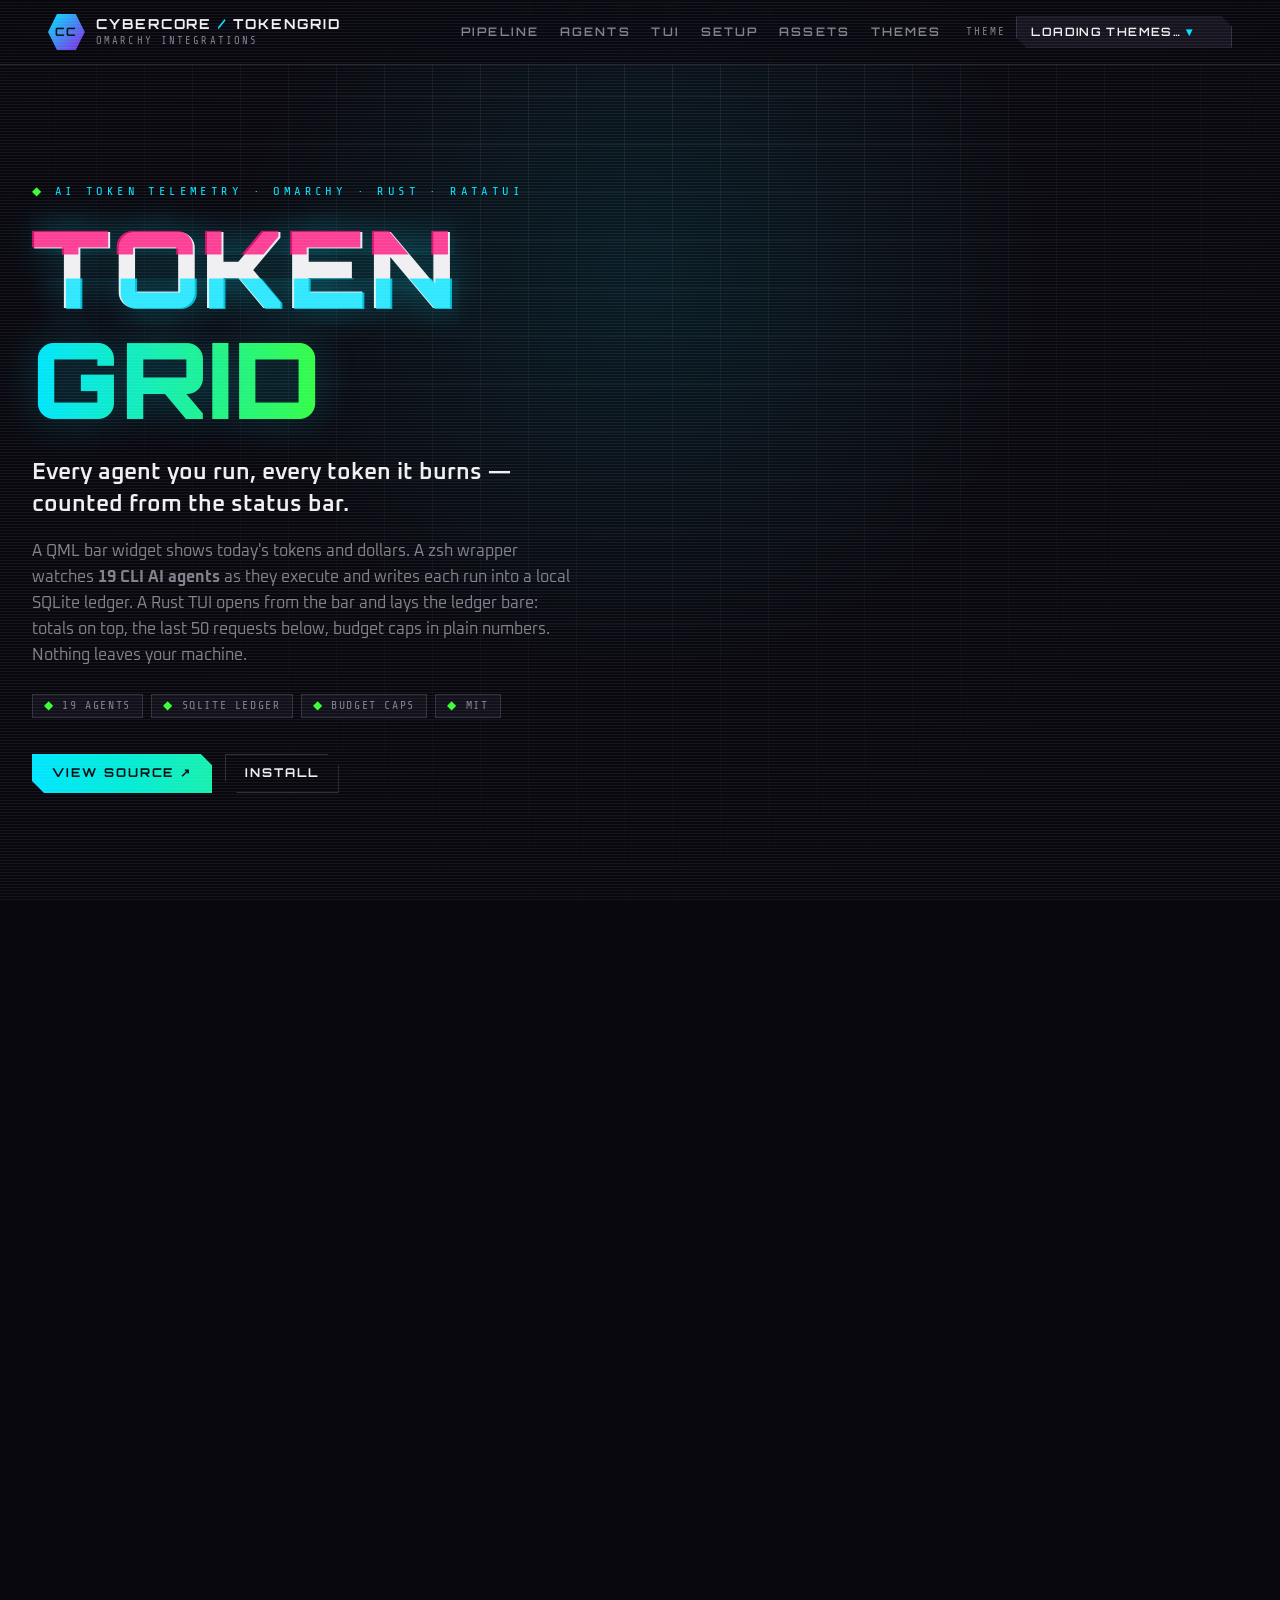
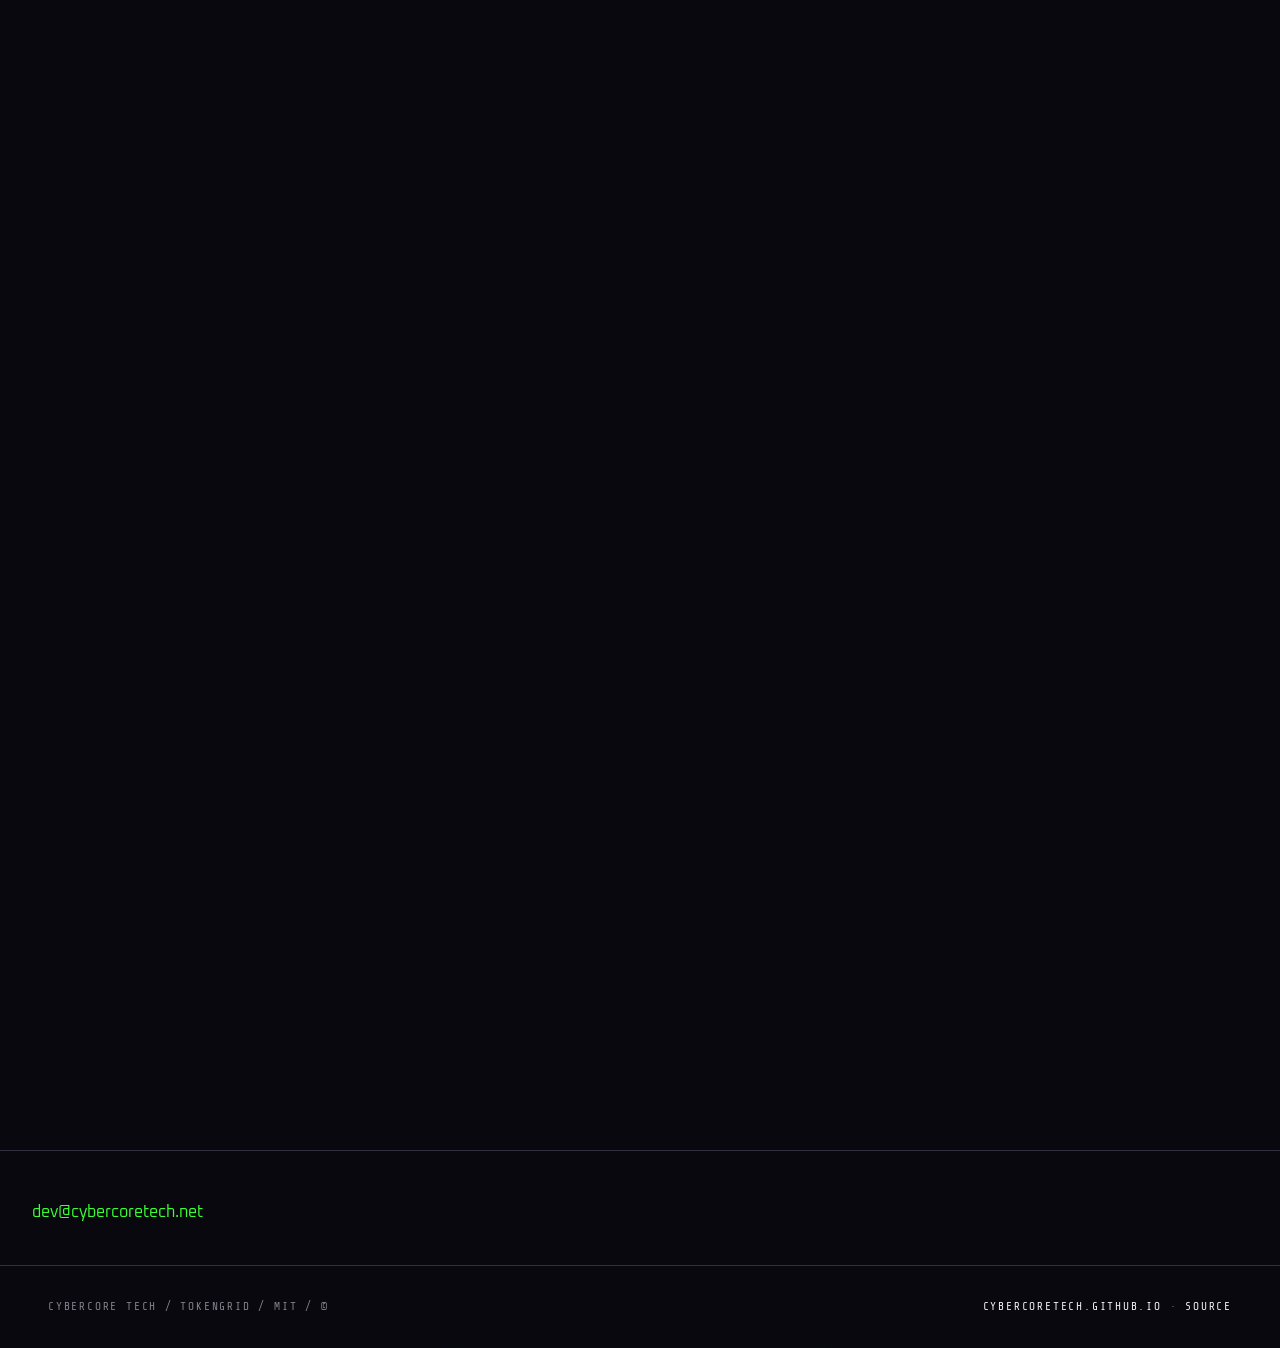
==== docs/index.html @ e0eba2b8 "docs: add GitHub Pages site — theme chooser (312 themes), effects kit, asset pack - docs/index.html:" ====
<!doctype html>
<html lang="en" data-theme="tokengrid-vault-pulse">
<head>
  <meta charset="utf-8">
  <meta name="viewport" content="width=device-width,initial-scale=1">
  <title>TokenGrid — AI token telemetry for your Omarchy bar</title>
  <meta name="description" content="TokenGrid: an Omarchy bar widget and Rust TUI that tracks tokens, cost, and budget caps across 19 CLI AI agents — one SQLite ledger, live from the status bar.">
  <meta name="theme-color" content="#09080f">
  <meta property="og:title" content="TokenGrid — AI token telemetry for Omarchy">
  <meta property="og:description" content="19 CLI AI agents, one SQLite ledger: live token counts, cost, and budget caps from the Omarchy status bar.">
  <meta property="og:image" content="https://cybercoretech.github.io/tokengrid/assets/img/social-card.png">
  <meta property="og:url" content="https://cybercoretech.github.io/tokengrid/">
  <meta name="twitter:card" content="summary_large_image">
  <link rel="icon" type="image/svg+xml" href="assets/img/favicon.svg">
  <link rel="stylesheet" href="styles.css">
  <link rel="stylesheet" href="https://cybercoretech.github.io/kit/v1/effects.css">
  <style>
    .rules { display: grid; grid-template-columns: repeat(2, minmax(0, 1fr)); gap: 1.1rem; }
    .hero-art { position: absolute; inset: auto 0 0 0; height: 100%; pointer-events: none; opacity: .35; z-index: -1; }
    @media (max-width: 960px) { .rules { grid-template-columns: 1fr; } }
  </style>
  <script>
    window.SITE = {
      dataRoot: 'https://cybercoretech.github.io/data',
      defaultTheme: 'tokengrid-vault-pulse',
      web: {
        motion: 'full',
        effects: {
          scanline: { intensity: 0.12 },
          'grid-glow': { opacity: 0.22 },
          'telemetry-pulse': {}
        }
      },
      /* Signature mashups: surfaces (bg/text/panel/line/muted) from `base`,
         neons from `accent`. 12 TokenGrid mixes + 300 registry themes = 312. */
      mashups: [
        { id: 'tokengrid-vault-pulse', label: 'VAULT PULSE', base: 'cyberdyne-system', accent: 'cyberpunk-neon' },
        { id: 'tokengrid-grid-runner', label: 'GRID RUNNER', base: 'kanagawa', accent: 'neosynth-pulse' },
        { id: 'tokengrid-cap-redline', label: 'CAP REDLINE', base: 'dystopian-ash', accent: 'cyberdyne-judgment' },
        { id: 'tokengrid-cyan-ledger', label: 'CYAN LEDGER', base: 'cyberdark-cyan-signal', accent: 'synthwave-outrun' },
        { id: 'tokengrid-mint-margin', label: 'MINT MARGIN', base: 'gruvbox-dark', accent: 'cybercore-tech-command-green' },
        { id: 'tokengrid-shibuya-meter', label: 'SHIBUYA METER', base: 'tokyo-night', accent: 'tokyo-neon' },
        { id: 'tokengrid-forge-cost', label: 'FORGE COST', base: 'dystopian-neon-rot', accent: 'cybercore-tech-neon-forge' },
        { id: 'tokengrid-violet-tape', label: 'VIOLET TAPE', base: 'cyberdark-ultraviolet', accent: 'neosynth-plasma' },
        { id: 'tokengrid-chrome-books', label: 'CHROME BOOKS', base: 'cyborg-chrome-heart', accent: 'cybercore-tech-hex-vector' },
        { id: 'tokengrid-agent-row', label: 'AGENT ROW', base: 'night-ops-lattice', accent: 'plasma-core-flux' },
        { id: 'tokengrid-ghost-meter', label: 'GHOST METER', base: 'terminal-ghost-ghost', accent: 'cybercore-tech-signal-core' },
        { id: 'tokengrid-tokenwave', label: 'TOKENWAVE', base: 'synthwave-miami', accent: 'cyberpunk-overdrive' }
      ]
    };
  </script>
</head>
<body>
  <header class="site-header">
    <a class="brand" href="https://cybercoretech.github.io/" data-brand-phase="0" aria-label="Cybercore Tech home"><span class="brand-emblem">CC</span><span class="brand-name">CYBERCORE <b>/</b> TOKENGRID<small>OMARCHY INTEGRATIONS</small></span></a>
    <nav class="main-nav" aria-label="Primary"><a href="#pipeline">PIPELINE</a><a href="#agents">AGENTS</a><a href="#tui">TUI</a><a href="#setup">SETUP</a><a href="#assets">ASSETS</a><a href="#themes">THEMES</a></nav>
    <div class="theme-picker"><span class="theme-label">THEME</span><button id="themeButton" class="theme-button" type="button" aria-haspopup="listbox" aria-expanded="false" aria-controls="themeMenu">LOADING THEMES…</button><div id="themeMenu" class="theme-menu" role="listbox" aria-label="Theme" hidden></div></div>
  </header>

  <main>
    <section class="wrap hero">
      <div>
        <p class="eyebrow">AI token telemetry · Omarchy · Rust · ratatui</p>
        <h1><span class="glitch" data-text="TOKEN">TOKEN</span><br><em>GRID</em></h1>
        <p class="tagline">Every agent you run, every token it burns — counted from the status bar.</p>
        <p class="lede">A QML bar widget shows today's tokens and dollars. A zsh wrapper watches <b>19 CLI AI agents</b> as they execute and writes each run into a local SQLite ledger. A Rust TUI opens from the bar and lays the ledger bare: totals on top, the last 50 requests below, budget caps in plain numbers. Nothing leaves your machine.</p>
        <div class="chips"><span class="chip"><b>◆</b> 19 AGENTS</span><span class="chip"><b>◆</b> SQLITE LEDGER</span><span class="chip"><b>◆</b> BUDGET CAPS</span><span class="chip"><b>◆</b> MIT</span></div>
        <div class="cta"><a class="btn" href="https://github.com/cybercoretech/tokengrid">VIEW SOURCE ↗</a><a class="btn ghost" href="#setup">INSTALL</a></div>
      </div>
      <div class="wall reveal" aria-hidden="true" data-cc-effect="scanline">
        <div class="wall-head"><span>tokengrid — today</span><b id="attn">$1.2841 of $10 caps</b></div>
        <div class="tiles">
          <div class="tile">claude<small>182.4k tok</small><span class="meter"><i style="--fill:61%"></i></span></div>
          <div class="tile">codex<small>96.1k tok</small><span class="meter"><i style="--fill:32%"></i></span></div>
          <div class="tile">gemini<small>74.5k tok</small><span class="meter"><i style="--fill:25%"></i></span></div>
          <div class="tile">copilot<small>41.2k tok</small><span class="meter"><i style="--fill:14%"></i></span></div>
          <div class="tile warn">kimi<small>OVER CAP</small><span class="meter"><i style="--fill:96%"></i></span></div>
          <div class="tile">opencode<small>33.8k tok</small><span class="meter"><i style="--fill:11%"></i></span></div>
          <div class="tile">grok<small>12.9k tok</small><span class="meter"><i style="--fill:5%"></i></span></div>
          <div class="tile">qwen<small>9.4k tok</small><span class="meter"><i style="--fill:3%"></i></span></div>
          <div class="tile">crush<small>7.1k tok</small><span class="meter"><i style="--fill:2%"></i></span></div>
        </div>
        <div class="wall-foot"><span>⚡ 412,650 tok today</span><span>ledger <b>tokengrid.db</b></span></div>
      </div>
    </section>

    <section class="wrap section" id="pipeline">
      <div class="section-head reveal"><div><p class="eyebrow">01 / Pipeline</p><h2>One run,<br><em>one record.</em></h2></div><p>No proxy, no cloud, no API key. Your alias runs the agent, the wrapper times it, the daemon writes the row, and both surfaces read the same file. Five hops, all local.</p></div>
      <div class="pipeline reveal">
        <div class="step"><h3>ALIAS</h3><p><code>config/tokengrid_aliases.zsh</code> wraps all 19 agent commands in your shell.</p></div>
        <div class="step"><h3>WRAPPER</h3><p><code>bin/agent_wrapper.sh</code> executes the agent and measures wall-clock duration.</p></div>
        <div class="step"><h3>DAEMON</h3><p><code>bin/tokengrid_daemon.py</code> logs agent, model, tokens and cost.</p></div>
        <div class="step"><h3>LEDGER</h3><p><code>data/tokengrid.db</code> — SQLite <code>token_usage</code> + <code>agents</code> tables.</p></div>
        <div class="step"><h3>SURFACE</h3><p>Bar payload and Rust TUI render the same rows, instantly.</p></div>
      </div>
      <div class="stats reveal">
        <div class="stat"><b>19</b><span>AGENT WRAPPERS</span></div>
        <div class="stat"><b>2</b><span>SQLITE TABLES</span></div>
        <div class="stat"><b>$10</b><span>DEFAULT CAP / AGENT</span></div>
        <div class="stat"><b>0</b><span>BYTES LEAVE THE HOST</span></div>
      </div>
    </section>

    <section class="wrap section" id="agents">
      <div class="section-head reveal"><div><p class="eyebrow">02 / Coverage</p><h2>Nineteen agents,<br><em>one ledger.</em></h2></div><p>The roster is pre-seeded the first time the daemon runs — each agent gets a row with a default model and a budget cap you can edit. Add the source line to <code>~/.zshrc</code> and every command below starts reporting.</p></div>
      <div class="roster reveal">
        <span class="agent-chip">gemini</span><span class="agent-chip">claude</span><span class="agent-chip">crush</span><span class="agent-chip">cursor-agent</span><span class="agent-chip">codex</span><span class="agent-chip">copilot</span><span class="agent-chip">oh-my-pi</span><span class="agent-chip">pi</span><span class="agent-chip">opencode</span><span class="agent-chip">grok</span><span class="agent-chip">ori</span><span class="agent-chip">kimi</span><span class="agent-chip">muse</span><span class="agent-chip">antigravity-cli</span><span class="agent-chip">qwen</span><span class="agent-chip">devin</span><span class="agent-chip">hermes</span><span class="agent-chip">hermes-agent</span><span class="agent-chip">kilocode</span>
      </div>
      <div class="grid g3" style="margin-top:1.6rem">
        <div class="card c-acid reveal"><span class="num">◆ PRE-SEEDED</span><h3>THE ROSTER</h3><p><code>INITIAL_AGENTS</code> inserts every wrapper on first run with <code>INSERT OR IGNORE</code> — rerun it as often as you like, nothing duplicates.</p></div>
        <div class="card c-pink reveal"><span class="num">◆ PER AGENT</span><h3>BUDGET CAPS</h3><p>Every agent carries <code>budget_limit REAL DEFAULT 10.0</code>. Push a cap, and the tile turns red on the bar long before your card does.</p></div>
        <div class="card c-cyan reveal"><span class="num">◆ SIDE CHANNEL</span><h3>SYSTEM METRICS</h3><p><code>metrics-collector.py</code> samples CPU, memory, disk and network via psutil into daily, weekly and monthly JSON aggregates.</p></div>
      </div>
    </section>

    <section class="wrap section" id="tui">
      <div class="section-head reveal"><div><p class="eyebrow">03 / The TUI</p><h2>Totals first,<br><em>rows after.</em></h2></div><p>Click the bar icon and Ghostty opens the compiled binary in a precision-floated window. The summary block answers the only question that matters — tokens and dollars today — then the last 50 requests, newest first.</p></div>
      <div class="rules">
        <ul class="list reveal"><li><b>Summary overview</b> — total tokens, total cost, active agents, one line.</li><li><b>Last 50 rows</b> — timestamp, agent, model, tokens, cost, straight from SQLite.</li><li><b>24-hour history</b> — the table block is titled for the day, not an all-time fog.</li><li><b>Draw and exit</b> — renders once, holds eight seconds, closes clean. No orphaned process.</li></ul>
        <div class="console reveal">
          <div class="console-head"><span>● ● ● &nbsp; tokengrid-tui</span><strong>BAR FEED</strong></div>
          <pre class="term" data-type><span><span class="t-prompt">❯</span> tokengrid_daemon.py</span><span class="t-ok">⚡ 412650 tok | $1.2841</span><span> </span><span><span class="t-prompt">❯</span> tokengrid-tui   <span class="t-dim"># what the bar icon opens</span></span><span class="t-dim">┌ TokenGrid Telemetry Hub - Detailed Metrics ┐</span><span class="t-dim">│ TOTALS -&gt; Tokens: 412650 | Cost: $1.2841  │</span><span class="t-prompt">│ TIMESTAMP  AGENT   MODEL   TOKENS   COST   │</span><span class="t-dim">└ Agent Usage History (Last 24 Hours) ┘</span></pre>
        </div>
      </div>
      <div class="grid g4" style="margin-top:1.4rem">
        <div class="card c-acid reveal"><span class="num">01</span><h3>SUMMARY LINE</h3><p>Tokens and cost for today, computed on read.</p></div>
        <div class="card c-cyan reveal"><span class="num">02</span><h3>LAST 50 ROWS</h3><p>Newest requests first, five columns wide.</p></div>
        <div class="card c-pink reveal"><span class="num">03</span><h3>24H HISTORY</h3><p>The day's full agent usage block.</p></div>
        <div class="card c-orange reveal"><span class="num">04</span><h3>CLEAN EXIT</h3><p>Eight seconds on screen, then gone.</p></div>
      </div>
    </section>

    <section class="wrap section" id="setup">
      <div class="section-head reveal"><div><p class="eyebrow">04 / Setup</p><h2>Post<br><em>the grid.</em></h2></div><p>Clone into the Omarchy plugins directory, build the TUI once, add the window rule, and rescan the shell. The bar widget brings its own Ghostty profile so the window title always matches.</p></div>
      <div class="grid g2">
        <div class="reveal"><span class="label">INSTALL + BUILD</span>
<pre class="code" data-copy><code>git clone https://github.com/cybercoretech/tokengrid.git \
  ~/.config/omarchy/plugins/io.github.cybercoretech.tokengrid
cd ~/.config/omarchy/plugins/io.github.cybercoretech.tokengrid

./bin/build_tui.sh          <span class="c"># cargo build --release -&gt; bin/tokengrid-tui</span>

<span class="c"># register the bar widget + window rule</span>
omarchy-shell shell rescanPlugins
omarchy restart shell
hyprctl reload</code></pre>
          <span class="label" style="margin-top:1.4rem">SHELL WRAPPERS</span>
<pre class="code" data-copy><code><span class="c"># ~/.zshrc — starts counting every agent you run</span>
source ~/.config/omarchy/plugins/io.github.\
cybercoretech.tokengrid/config/tokengrid_aliases.zsh</code></pre></div>
        <div class="reveal"><span class="label">~/.config/hypr/looknfeel.lua</span>
<pre class="code" data-copy><code><span class="c">-- TokenGrid TUI Monitor Floating Rule</span>
hl.window_rule({
    match = { title = <span class="s">"TokenGrid"</span> },
    float = <span class="n">true</span>,
    size = <span class="s">"1100 650"</span>,
    center = <span class="n">true</span>
})</code></pre>
          <span class="label" style="margin-top:1.4rem">config/tokengrid.ghostty</span>
<pre class="code" data-copy><code>gtk-single-instance = <span class="n">false</span>   <span class="c"># isolated process…</span>
title = TokenGrid              <span class="c"># …unique window title</span></code></pre>
          <ul class="list" style="margin-top:1.2rem"><li><b>Bar icon 󰓡</b> sits in the right section; left-click runs <code>helpers/launch-tokengrid.sh</code>.</li></ul></div>
      </div>
    </section>

    <section class="wrap section" id="assets">
      <div class="section-head reveal"><div><p class="eyebrow">05 / Asset pack</p><h2>Take<br><em>the pack.</em></h2></div><p>Everything on this page was drawn for TokenGrid and ships in <code>docs/assets/</code> — SVG sources, PNG renders, icon set, hero card, feature cards. Pull them for docs, bar mocks, or your own dashboards.</p></div>
      <div class="asset-grid">
        <div class="asset-card reveal"><div class="asset-preview"><div class="icon-row"><img src="assets/png/icon-grid.png" alt=""><img src="assets/png/icon-token.png" alt=""><img src="assets/png/icon-budget.png" alt=""><img src="assets/png/icon-agent.png" alt=""></div></div><div class="asset-body"><h3>ICON SET</h3><p>Sixteen themed glyphs — grid, token, budget, agent, bar, terminal, ledger, window rules and more. <code>currentColor</code> in SVG, transparent PNG at 512px.</p><div class="asset-meta"><span>16 SVG</span><span>16 PNG</span><span>currentCOLOR</span></div><div class="asset-links"><a href="assets/icons/">ICONS/ ↗</a><a href="assets/png/">PNG/ ↗</a></div></div></div>
        <div class="asset-card reveal"><div class="asset-preview"><img src="assets/png/logo-mark.png" alt="TokenGrid logo mark" style="max-height:6rem"></div><div class="asset-body"><h3>LOGO &amp; MARK</h3><p>The hex token-grid emblem and stacked wordmark — SVG source with 512px PNG renders for READMEs and panel mocks.</p><div class="asset-meta"><span>3 SVG</span><span>3 PNG</span><span>512px</span></div><div class="asset-links"><a href="assets/svg/">SVG/ ↗</a><a href="assets/png/logo-mark.png">PNG ↗</a></div></div></div>
        <div class="asset-card reveal"><div class="asset-preview"><img src="assets/cards/tokengrid-hero-card.png" alt="TokenGrid hero card" style="max-height:6.4rem"></div><div class="asset-body"><h3>HERO CARD</h3><p>The 1200×630 hero card: wordmark, tagline, ledger preview and spec chips — same composition as the top of this page.</p><div class="asset-meta"><span>1 SVG</span><span>1 PNG</span><span>1200×630</span></div><div class="asset-links"><a href="assets/cards/tokengrid-hero-card.svg">SVG ↗</a><a href="assets/cards/tokengrid-hero-card.png">PNG ↗</a></div></div></div>
        <div class="asset-card reveal"><div class="asset-preview"><div class="icon-row"><img src="assets/cards/card-telemetry.png" alt="" style="max-height:4.4rem"><img src="assets/cards/card-budget.png" alt="" style="max-height:4.4rem"></div></div><div class="asset-body"><h3>FEATURE CARDS</h3><p>Four card graphics matching the sections on this page: telemetry pipeline, budget caps, agent roster, bar widget.</p><div class="asset-meta"><span>4 SVG</span><span>4 PNG</span><span>800×500</span></div><div class="asset-links"><a href="assets/cards/">CARDS/ ↗</a></div></div></div>
        <div class="asset-card reveal"><div class="asset-preview"><img src="assets/img/social-card.png" alt="TokenGrid social card" style="max-height:5.2rem"></div><div class="asset-body"><h3>SOCIAL / OG CARD</h3><p>The Open Graph image this page ships to Slack, Discord and X — 1200×630 PNG with its SVG source beside it.</p><div class="asset-meta"><span>1 SVG</span><span>1 PNG</span><span>1200×630</span></div><div class="asset-links"><a href="assets/img/social-card.svg">SVG ↗</a><a href="assets/img/social-card.png">PNG ↗</a></div></div></div>
        <div class="asset-card reveal"><div class="asset-preview"><div class="icon-row"><img src="assets/png/favicon-512.png" alt="" style="max-height:4.4rem"><img src="assets/png/icon-bar.png" alt="" style="max-height:4.4rem"><img src="assets/png/icon-ledger.png" alt="" style="max-height:4.4rem"></div></div><div class="asset-body"><h3>FAVICON + MANIFEST</h3><p>Favicon sources at every size plus <code>pack.json</code> — the manifest lists every file, type and purpose in the pack.</p><div class="asset-meta"><span>PACK.JSON</span><span>SVG + PNG</span><span>MIT</span></div><div class="asset-links"><a href="assets/pack.json">MANIFEST ↗</a><a href="assets/img/favicon.svg">SVG ↗</a></div></div></div>
      </div>
      <div class="pack-note reveal"><span>◆ ALL ART IS ORIGINAL TO THIS PAGE · NO STOCK, NO UPSTREAM BRANDS</span><span>assets/pack.json · <b id="packCount">…</b> FILES</span></div>
    </section>

    <section class="wrap section" id="themes">
      <div class="section-head reveal"><div><p class="eyebrow">06 / Theme matrix</p><h2>Light<br><em>the grid.</em></h2></div><p>Every Cybercore palette from the shared schema, grouped by family — plus TokenGrid's own <b>12 signature mashups</b>. Your pick follows you across Cybercore sites.</p></div>
      <div class="theme-strip reveal"><div><span class="label">NOW RUNNING · <span id="themeCount">…</span></span><div class="now" data-active-theme>…</div><div class="recipe" id="themeRecipe"></div></div><div></div><div id="swatches"></div></div>
    </section>

    <section class="wrap section" style="padding-top:0">
      <div class="card c-cyan related reveal"><div><span class="num">◆ SISTER WIDGET</span><h3>CYBERWATCH — YOUR SERVICES</h3><p>The same shape for systemd: a bar count of units that need you, and a TUI to start, stop, restart and tail them.</p></div><a class="btn" href="https://cybercoretech.github.io/cyberwatch/">CYBERWATCH ↗</a></div>
    </section>
  </main>

  <section class="contact-band" aria-label="Contact Cybercore Tech">
    <div class="wrap"><cybercore-contact repo="tokengrid"><a href="mailto:dev@cybercoretech.net">dev@cybercoretech.net</a></cybercore-contact></div>
  </section>

  <footer><span>CYBERCORE TECH / TOKENGRID / MIT / © <span id="year"></span></span><span><a href="https://cybercoretech.github.io/">CYBERCORETECH.GITHUB.IO</a> · <a href="https://github.com/cybercoretech/tokengrid">SOURCE</a></span></footer>

  <script>
    // Ledger ticker: cosmetic, mimics a live write to the bar summary.
    (() => { const a = document.getElementById('attn'); if (!a || matchMedia('(prefers-reduced-motion: reduce)').matches) return;
      let t = 0; const views = ['$1.2841 of $10 caps', '412,650 tok today', 'kimi over cap', '19 agents reporting'];
      setInterval(() => { t = (t + 1) % views.length; a.textContent = views[t]; a.style.color = t === 2 ? 'var(--a3)' : 'var(--a2)'; }, 2200); })();
    // Asset pack count from the manifest.
    fetch('assets/pack.json').then(r => r.json()).then(p => { const el = document.getElementById('packCount'); if (el) el.textContent = (p.files || p.assets || []).length; }).catch(() => {});
  </script>
  <script src="https://cybercoretech.github.io/kit/v1/cybercore.js"></script>
  <script type="module" src="https://cybercoretech.github.io/kit/contact.js"></script>
</body>
</html>
---- docs/styles.css ----
/* TokenGrid project-site kit — shared Cybercore styles + TokenGrid components.
   Palette vars are set live by kit/v1/cybercore.js from the org theme registry;
   these are master-mix fallbacks. */
@import url('https://fonts.googleapis.com/css2?family=Orbitron:wght@500;700;900&family=Oxanium:wght@300;400;600;700&family=Share+Tech+Mono&display=swap');

:root {
  --bg: #09080f; --white: #f0f0f2; --acid: #39ff33; --pink: #ff147f; --purple: #8a22e2;
  --cyan: #00e5ff; --orange: #ff9000; --red: #f1142d; --panel: #16151f; --line: #32303e; --muted: #807f8b;
  --sans: Oxanium, system-ui, sans-serif; --display: Orbitron, Oxanium, sans-serif; --mono: 'Share Tech Mono', ui-monospace, monospace;
  --x: 50vw; --y: 30vh;
  --a1: var(--cyan); --a2: var(--acid); --a3: var(--pink);
  --glow: 0 0 .6rem color-mix(in srgb, var(--a1) 55%, transparent), 0 0 2.4rem color-mix(in srgb, var(--a1) 22%, transparent);
  color-scheme: dark;
}
*, *::before, *::after { box-sizing: border-box; }
html { scroll-behavior: smooth; background: var(--bg); }
body {
  margin: 0; min-height: 100vh; color: var(--white); font: 400 1.02rem/1.6 var(--sans);
  background:
    radial-gradient(42rem 42rem at var(--x) var(--y), color-mix(in srgb, var(--a1) 9%, transparent), transparent 60%),
    radial-gradient(60rem 40rem at 110% -10%, color-mix(in srgb, var(--a2) 12%, transparent), transparent 60%),
    radial-gradient(50rem 40rem at -10% 110%, color-mix(in srgb, var(--purple) 16%, transparent), transparent 60%),
    var(--bg);
  overflow-x: hidden;
}
body::before { /* grid */
  content: ""; position: fixed; inset: 0; pointer-events: none; z-index: 0;
  background-image: linear-gradient(color-mix(in srgb, var(--line) 55%, transparent) 1px, transparent 1px),
                    linear-gradient(90deg, color-mix(in srgb, var(--line) 55%, transparent) 1px, transparent 1px);
  background-size: 48px 48px; mask-image: radial-gradient(ellipse at 50% 0%, #000 0%, transparent 75%);
}
body::after { /* scanlines */
  content: ""; position: fixed; inset: 0; pointer-events: none; z-index: 60; opacity: .06;
  background: repeating-linear-gradient(0deg, #fff 0 1px, transparent 1px 3px);
}
a { color: var(--a1); text-decoration: none; }
a:hover { text-decoration: underline; text-underline-offset: 3px; }
::selection { background: var(--a2); color: var(--bg); }
code, pre, kbd { font-family: var(--mono); }
:focus-visible { outline: 2px solid var(--a1); outline-offset: 3px; }

/* ---------- header ---------- */
.site-header {
  position: sticky; top: 0; z-index: 50; display: flex; align-items: center; gap: 1.5rem;
  padding: .85rem clamp(1rem, 4vw, 3rem);
  background: color-mix(in srgb, var(--bg) 78%, transparent); backdrop-filter: blur(14px) saturate(1.4);
  border-bottom: 1px solid color-mix(in srgb, var(--line) 80%, transparent);
}
.brand { display: flex; align-items: center; gap: .7rem; color: var(--white); font: 700 .86rem/1 var(--display); letter-spacing: .14em; --brand-color: var(--cyan); --brand-second: var(--purple); }
.brand:hover { text-decoration: none; }
.brand[data-brand-phase="1"] { --brand-color: var(--pink); --brand-second: var(--orange); }
.brand[data-brand-phase="2"] { --brand-color: var(--acid); --brand-second: var(--cyan); }
.brand[data-brand-phase="3"] { --brand-color: var(--orange); --brand-second: var(--pink); }
.brand[data-brand-phase="4"] { --brand-color: var(--purple); --brand-second: var(--acid); }
.brand[data-brand-phase="5"] { --brand-color: var(--red); --brand-second: var(--cyan); }
.brand-emblem { display: grid; place-items: center; width: 2.3rem; height: 2.3rem; clip-path: polygon(25% 0, 75% 0, 100% 50%, 75% 100%, 25% 100%, 0 50%); background: linear-gradient(135deg, var(--brand-color), var(--brand-second)); color: var(--bg); font-size: .72rem; transition: background .8s; }
.brand-name b { color: var(--brand-color); transition: color .8s; }
.brand small { display: block; margin-top: .3rem; color: var(--muted); font: 400 .66rem/1 var(--mono); letter-spacing: .2em; }
.main-nav { display: flex; gap: 1.3rem; margin-left: auto; font: 600 .74rem/1 var(--display); letter-spacing: .18em; }
.main-nav a { color: var(--muted); }
.main-nav a:hover { color: var(--white); text-decoration: none; }

/* ---------- theme picker ---------- */
.theme-picker { position: relative; display: flex; align-items: center; gap: .6rem; }
.theme-label { color: var(--muted); font: .68rem/1 var(--mono); letter-spacing: .2em; }
.theme-button {
  min-width: 13.5rem; padding: .55rem .9rem; text-align: left; cursor: pointer;
  background: var(--panel); color: var(--white); border: 1px solid var(--line); border-radius: 0;
  font: 600 .72rem/1 var(--display); letter-spacing: .12em;
  clip-path: polygon(0 0, calc(100% - 10px) 0, 100% 10px, 100% 100%, 10px 100%, 0 calc(100% - 10px));
}
.theme-button::after { content: " ▾"; color: var(--a1); }
.theme-button:hover { border-color: var(--a1); box-shadow: var(--glow); }
.theme-menu {
  position: absolute; right: 0; top: calc(100% + .5rem); width: min(22rem, 90vw); max-height: min(70vh, 34rem); overflow: auto;
  padding: .4rem; background: color-mix(in srgb, var(--panel) 96%, #000); border: 1px solid var(--line);
  box-shadow: 0 1.5rem 4rem #000a, var(--glow); scrollbar-color: var(--line) transparent;
}
.theme-group-label { position: sticky; top: -.4rem; padding: .7rem .7rem .4rem; background: inherit; color: var(--a2); font: 700 .64rem/1 var(--display); letter-spacing: .2em; border-bottom: 1px solid var(--line); }
.theme-option { display: block; width: 100%; padding: .45rem .7rem; text-align: left; cursor: pointer; background: none; border: 0; color: var(--white); font: .78rem/1.3 var(--mono); letter-spacing: .06em; }
.theme-option:hover, .theme-option:focus-visible { background: color-mix(in srgb, var(--a1) 14%, transparent); color: var(--a1); outline: none; }
.theme-option[aria-selected="true"] { color: var(--bg); background: var(--a1); }

/* ---------- layout ---------- */
main { position: relative; z-index: 1; }
.wrap { width: min(76rem, 100% - 2.5rem); margin-inline: auto; }
.section { padding: clamp(4rem, 9vw, 7.5rem) 0; }
.eyebrow { margin: 0 0 1rem; color: var(--a1); font: .76rem/1 var(--mono); letter-spacing: .28em; text-transform: uppercase; }
.eyebrow::before { content: "◆ "; color: var(--a2); }
h1, h2, h3 { font-family: var(--display); line-height: 1.05; margin: 0; letter-spacing: .02em; }
h2 { font-size: clamp(2rem, 5vw, 3.4rem); }
h2 em, h1 em { font-style: normal; color: transparent; background: linear-gradient(90deg, var(--a1), var(--a2)); -webkit-background-clip: text; background-clip: text; }
.section-head { display: grid; grid-template-columns: minmax(0, 1fr) minmax(0, 1fr); gap: 2rem; align-items: end; margin-bottom: 3rem; }
.section-head p { margin: 0; color: var(--muted); font-size: 1.05rem; }
.reveal { opacity: 0; transform: translateY(22px); transition: opacity .7s ease, transform .7s ease; }
.reveal.in { opacity: 1; transform: none; }

/* ---------- hero ---------- */
.hero { display: grid; grid-template-columns: minmax(0, 1.05fr) minmax(0, .95fr); gap: clamp(2rem, 5vw, 4rem); align-items: center; min-height: min(calc(100vh - 4rem), 52rem); padding: 3rem 0 2rem; }
.hero h1 { font-size: clamp(3rem, 8.5vw, 6.6rem); font-weight: 900; letter-spacing: .01em; text-shadow: 0 0 2.5rem color-mix(in srgb, var(--a1) 25%, transparent); }
.hero h1 .glitch { position: relative; display: inline-block; }
.hero h1 .glitch::before, .hero h1 .glitch::after { content: attr(data-text); position: absolute; inset: 0; pointer-events: none; }
.hero h1 .glitch::before { color: var(--a3); clip-path: inset(0 0 62% 0); transform: translate(-2px, -1px); opacity: .8; animation: glitch 3.6s infinite steps(1); }
.hero h1 .glitch::after { color: var(--a1); clip-path: inset(58% 0 0 0); transform: translate(2px, 1px); opacity: .8; animation: glitch 2.9s infinite reverse steps(1); }
@keyframes glitch { 0%, 92%, 100% { transform: none; } 93% { transform: translate(-4px, 1px); } 95% { transform: translate(3px, -2px); } 97% { transform: translate(-1px, 2px); } }
.hero .tagline { margin: 1.4rem 0 0; font: 600 clamp(1.1rem, 2.2vw, 1.45rem)/1.35 var(--sans); color: var(--white); max-width: 34rem; }
.hero .lede { margin: 1.1rem 0 0; color: var(--muted); max-width: 34rem; }
.chips { display: flex; flex-wrap: wrap; gap: .5rem; margin-top: 1.6rem; }
.chip { padding: .35rem .7rem; border: 1px solid var(--line); background: color-mix(in srgb, var(--panel) 80%, transparent); color: var(--muted); font: .72rem/1 var(--mono); letter-spacing: .14em; }
.chip b { color: var(--a2); font-weight: 400; }
.cta { display: flex; flex-wrap: wrap; gap: .8rem; margin-top: 2.2rem; }
.btn { display: inline-flex; align-items: center; gap: .5rem; padding: .85rem 1.25rem; font: 700 .76rem/1 var(--display); letter-spacing: .16em; color: var(--bg); background: linear-gradient(90deg, var(--a1), color-mix(in srgb, var(--a1) 60%, var(--a2))); clip-path: polygon(0 0, calc(100% - 12px) 0, 100% 12px, 100% 100%, 12px 100%, 0 calc(100% - 12px)); transition: filter .2s, transform .2s; }
.btn:hover { text-decoration: none; filter: brightness(1.15) drop-shadow(0 0 .8rem var(--a1)); transform: translateY(-1px); }
.btn.ghost { color: var(--white); background: transparent; box-shadow: inset 0 0 0 1px var(--line); }
.btn.ghost:hover { box-shadow: inset 0 0 0 1px var(--a3); color: var(--a3); filter: none; }

/* ---------- hero ledger wall (TokenGrid) ---------- */
.wall { position: relative; width: min(100%, 34rem); margin-inline: auto; padding: 1.1rem; border: 1px solid var(--line); background: color-mix(in srgb, var(--panel) 85%, transparent); }
.wall-head { display: flex; justify-content: space-between; gap: 1rem; margin-bottom: .9rem; color: var(--muted); font: .72rem/1 var(--mono); letter-spacing: .14em; }
.wall-head b { color: var(--a2); font-weight: 400; }
.tiles { display: grid; grid-template-columns: repeat(3, minmax(0, 1fr)); gap: .55rem; }
.tile { position: relative; padding: .7rem .7rem .65rem; border: 1px solid var(--line); background: color-mix(in srgb, var(--bg) 60%, transparent); font: .72rem/1.3 var(--mono); color: var(--white); overflow: hidden; }
.tile small { display: block; margin-top: .35rem; color: var(--a1); letter-spacing: .1em; }
.tile::before { content: ""; position: absolute; left: 0; top: 0; bottom: 0; width: 3px; background: var(--a1); box-shadow: 0 0 10px var(--a1); animation: beat 2.4s ease-in-out infinite; }
.tile:nth-child(3n)::before { animation-delay: -.8s; } .tile:nth-child(3n+1)::before { animation-delay: -1.6s; }
@keyframes beat { 50% { opacity: .35; } }
.tile .meter { position: relative; display: block; height: 4px; margin-top: .5rem; background: color-mix(in srgb, var(--line) 70%, transparent); overflow: hidden; }
.tile .meter i { position: absolute; inset: 0 auto 0 0; width: var(--fill, 40%); background: var(--a1); box-shadow: 0 0 8px var(--a1); }
.tile.warn { border-color: var(--a3); }
.tile.warn small { color: var(--a3); } .tile.warn::before { background: var(--a3); box-shadow: 0 0 12px var(--a3); }
.tile.warn .meter i { background: var(--a3); box-shadow: 0 0 8px var(--a3); }
.tile.warn { animation: flip 9s steps(1) infinite; }
@keyframes flip { 0%, 60% { background: color-mix(in srgb, var(--a3) 16%, transparent); } 61%, 100% { background: color-mix(in srgb, var(--bg) 60%, transparent); } }
.wall-foot { display: flex; justify-content: space-between; gap: 1rem; margin-top: .9rem; padding-top: .75rem; border-top: 1px dashed var(--line); color: var(--muted); font: .68rem/1.5 var(--mono); letter-spacing: .12em; }
.wall-foot b { color: var(--white); font-weight: 400; }
@media (max-width: 420px) { .tiles { grid-template-columns: repeat(2, minmax(0, 1fr)); } }

/* ---------- console / terminal ---------- */
.console { position: relative; background: color-mix(in srgb, var(--panel) 92%, transparent); border: 1px solid var(--line); box-shadow: 0 2rem 5rem #0008; }
.console::before { content: ""; position: absolute; inset: -1px; pointer-events: none; background: linear-gradient(135deg, var(--a1), transparent 30%, transparent 70%, var(--a2)); -webkit-mask: linear-gradient(#000 0 0) content-box, linear-gradient(#000 0 0); -webkit-mask-composite: xor; mask-composite: exclude; padding: 1px; opacity: .8; }
.console-head { display: flex; justify-content: space-between; align-items: center; padding: .65rem 1rem; border-bottom: 1px solid var(--line); color: var(--muted); font: .72rem/1 var(--mono); letter-spacing: .14em; }
.console-head strong { color: var(--a2); font-weight: 400; }
.console-head strong::before { content: "● "; animation: pulse 1.6s infinite; }
@keyframes pulse { 50% { opacity: .25; } }
.term { margin: 0; padding: 1.1rem 1.2rem 1.3rem; overflow-x: auto; font: .86rem/1.75 var(--mono); color: var(--white); white-space: pre; }
.term > span { display: block; min-height: 1.75em; }
.term .typed { animation: typein .35s ease-out; }
@keyframes typein { from { opacity: 0; transform: translateX(-6px); } }
.t-dim { color: var(--muted); } .t-prompt { color: var(--a1); } .t-new { color: var(--cyan); } .t-del { color: var(--red); }
.t-mod { color: var(--orange); } .t-ok { color: var(--acid); } .t-pink { color: var(--pink); }
.t-unr { color: color-mix(in srgb, var(--purple) 72%, var(--white)); }

/* ---------- cards / grids ---------- */
.grid { display: grid; gap: 1.1rem; }
.g2 { grid-template-columns: repeat(2, minmax(0, 1fr)); } .g3 { grid-template-columns: repeat(3, minmax(0, 1fr)); } .g4 { grid-template-columns: repeat(4, minmax(0, 1fr)); }
.card { position: relative; padding: 1.5rem 1.4rem 1.6rem; background: color-mix(in srgb, var(--panel) 88%, transparent); border: 1px solid var(--line); transition: border-color .25s, transform .25s, box-shadow .25s; overflow: hidden; }
.card::after { content: ""; position: absolute; left: 0; top: 0; width: 100%; height: 2px; background: var(--card-accent, var(--a1)); transform: scaleX(.18); transform-origin: left; transition: transform .45s ease; }
.card:hover { border-color: color-mix(in srgb, var(--card-accent, var(--a1)) 60%, var(--line)); transform: translateY(-3px); box-shadow: 0 1rem 3rem #0007; }
.card:hover::after { transform: scaleX(1); }
.card .num { display: block; margin-bottom: 1rem; color: var(--card-accent, var(--a1)); font: .74rem/1 var(--mono); letter-spacing: .22em; }
.card h3 { font-size: 1.15rem; margin-bottom: .6rem; letter-spacing: .06em; }
.card p { margin: 0; color: var(--muted); font-size: .96rem; }
.card code { color: var(--white); background: color-mix(in srgb, var(--bg) 70%, transparent); padding: .1rem .35rem; }
.c-cyan { --card-accent: var(--cyan); } .c-pink { --card-accent: var(--pink); } .c-acid { --card-accent: var(--acid); }
.c-orange { --card-accent: var(--orange); } .c-purple { --card-accent: var(--purple); } .c-red { --card-accent: var(--red); }

/* ---------- pipeline ---------- */
.pipeline { display: grid; grid-auto-flow: column; grid-auto-columns: minmax(0, 1fr); gap: 0; counter-reset: step; }
.step { position: relative; padding: 1.4rem 1.2rem; border: 1px solid var(--line); border-left: 0; background: color-mix(in srgb, var(--panel) 75%, transparent); }
.step:first-child { border-left: 1px solid var(--line); }
.step::before { counter-increment: step; content: "0" counter(step); display: block; color: var(--a2); font: 700 1.6rem/1 var(--display); margin-bottom: .8rem; }
.step:not(:last-child)::after { content: "▶"; position: absolute; right: -.62rem; top: 1.7rem; z-index: 2; color: var(--a1); font-size: .9rem; text-shadow: var(--glow); }
.step h3 { font-size: .95rem; letter-spacing: .1em; margin-bottom: .5rem; }
.step p { margin: 0; color: var(--muted); font-size: .9rem; }
.step code { color: var(--white); background: color-mix(in srgb, var(--bg) 70%, transparent); padding: .05rem .3rem; }

/* ---------- code ---------- */
pre.code { position: relative; margin: 0; padding: 1.2rem 1.3rem; overflow-x: auto; background: color-mix(in srgb, var(--bg) 82%, #000); border: 1px solid var(--line); border-left: 3px solid var(--a1); font: .86rem/1.7 var(--mono); color: var(--white); }
pre.code .k { color: var(--a1); } pre.code .s { color: var(--a2); } pre.code .c { color: var(--muted); } pre.code .n { color: var(--orange); }
.copy { position: absolute; top: .6rem; right: .6rem; padding: .3rem .55rem; cursor: pointer; background: var(--panel); color: var(--muted); border: 1px solid var(--line); font: .66rem/1 var(--mono); letter-spacing: .14em; }
.copy:hover { color: var(--a1); border-color: var(--a1); }
.label { display: block; margin: 0 0 .55rem; color: var(--muted); font: .7rem/1 var(--mono); letter-spacing: .2em; }

/* ---------- agent roster ---------- */
.roster { display: flex; flex-wrap: wrap; gap: .5rem; }
.agent-chip { display: inline-flex; align-items: center; gap: .5rem; padding: .5rem .75rem; border: 1px solid var(--line); background: color-mix(in srgb, var(--panel) 80%, transparent); color: var(--white); font: .76rem/1 var(--mono); letter-spacing: .08em; transition: border-color .2s, box-shadow .2s, transform .2s; }
.agent-chip::before { content: ""; width: .5rem; height: .5rem; background: var(--chip, var(--a1)); clip-path: polygon(25% 0, 75% 0, 100% 50%, 75% 100%, 25% 100%, 0 50%); box-shadow: 0 0 8px var(--chip, var(--a1)); }
.agent-chip:hover { border-color: var(--chip, var(--a1)); box-shadow: var(--glow); transform: translateY(-2px); }
.agent-chip:nth-child(3n+2) { --chip: var(--a2); }
.agent-chip:nth-child(3n) { --chip: var(--a3); }

/* ---------- stats ---------- */
.stats { display: grid; grid-template-columns: repeat(4, minmax(0, 1fr)); gap: 1.1rem; margin-top: 2rem; }
.stat { padding: 1.1rem 1.2rem; border: 1px solid var(--line); background: color-mix(in srgb, var(--panel) 80%, transparent); }
.stat b { display: block; font: 700 clamp(1.5rem, 3vw, 2.2rem)/1 var(--display); color: var(--a1); letter-spacing: .04em; }
.stat span { display: block; margin-top: .5rem; color: var(--muted); font: .68rem/1.4 var(--mono); letter-spacing: .18em; }
@media (max-width: 760px) { .stats { grid-template-columns: repeat(2, minmax(0, 1fr)); } }

/* ---------- asset pack ---------- */
.asset-grid { display: grid; grid-template-columns: repeat(3, minmax(0, 1fr)); gap: 1.1rem; }
.asset-card { position: relative; display: flex; flex-direction: column; border: 1px solid var(--line); background: color-mix(in srgb, var(--panel) 88%, transparent); overflow: hidden; transition: border-color .25s, transform .25s, box-shadow .25s; }
.asset-card:hover { border-color: color-mix(in srgb, var(--a1) 60%, var(--line)); transform: translateY(-3px); box-shadow: 0 1rem 3rem #0007; }
.asset-preview { display: grid; place-items: center; min-height: 9.5rem; padding: 1.2rem; background: color-mix(in srgb, var(--bg) 78%, #000); border-bottom: 1px solid var(--line); background-image: linear-gradient(color-mix(in srgb, var(--line) 45%, transparent) 1px, transparent 1px), linear-gradient(90deg, color-mix(in srgb, var(--line) 45%, transparent) 1px, transparent 1px); background-size: 22px 22px; }
.asset-preview img { max-width: 100%; max-height: 7rem; filter: drop-shadow(0 0 1rem color-mix(in srgb, var(--a1) 35%, transparent)); }
.asset-preview .icon-row { display: flex; gap: .9rem; align-items: center; }
.asset-preview .icon-row img { max-height: 3rem; max-width: none; }
.asset-body { display: flex; flex-direction: column; gap: .55rem; padding: 1.1rem 1.2rem 1.25rem; }
.asset-body h3 { font-size: 1rem; letter-spacing: .08em; }
.asset-body p { margin: 0; color: var(--muted); font-size: .88rem; }
.asset-meta { display: flex; flex-wrap: wrap; gap: .45rem; margin-top: .2rem; }
.asset-meta span { padding: .22rem .5rem; border: 1px solid var(--line); color: var(--muted); font: .62rem/1 var(--mono); letter-spacing: .16em; }
.asset-links { display: flex; flex-wrap: wrap; gap: .7rem; margin-top: .4rem; }
.asset-links a { font: 700 .68rem/1 var(--display); letter-spacing: .16em; }
.pack-note { display: flex; flex-wrap: wrap; align-items: center; justify-content: space-between; gap: 1rem; margin-top: 1.4rem; padding: 1rem 1.2rem; border: 1px dashed var(--line); color: var(--muted); font: .74rem/1.6 var(--mono); letter-spacing: .1em; }
@media (max-width: 960px) { .asset-grid { grid-template-columns: repeat(2, minmax(0, 1fr)); } }
@media (max-width: 620px) { .asset-grid { grid-template-columns: 1fr; } }

/* ---------- theme strip ---------- */
.theme-strip { display: grid; grid-template-columns: auto 1fr auto; gap: 1.5rem; align-items: center; padding: 1.4rem 1.6rem; border: 1px solid var(--line); background: color-mix(in srgb, var(--panel) 85%, transparent); }
.theme-strip .now { font: 700 1.3rem/1.1 var(--display); letter-spacing: .06em; }
.theme-strip .recipe { color: var(--muted); font: .74rem/1.4 var(--mono); letter-spacing: .14em; }
#swatches { display: flex; gap: .45rem; }
#swatches i { width: 2.2rem; height: 2.2rem; clip-path: polygon(25% 0, 75% 0, 100% 50%, 75% 100%, 25% 100%, 0 50%); box-shadow: 0 0 1rem currentColor; }

/* ---------- misc ---------- */
.list { margin: 0; padding: 0; list-style: none; }
.list li { position: relative; padding: .55rem 0 .55rem 1.6rem; border-bottom: 1px dashed color-mix(in srgb, var(--line) 80%, transparent); color: var(--muted); }
.list li::before { content: "▸"; position: absolute; left: .2rem; color: var(--a1); }
.list li b { color: var(--white); font-weight: 600; }
.related { display: flex; align-items: center; justify-content: space-between; gap: 1rem; }
.related h3 { font-size: 1.3rem; }
footer { position: relative; z-index: 1; display: flex; flex-wrap: wrap; justify-content: space-between; gap: 1rem; padding: 2rem clamp(1rem, 4vw, 3rem); border-top: 1px solid var(--line); color: var(--muted); font: .7rem/1.6 var(--mono); letter-spacing: .16em; }
footer a { color: var(--white); }

/* ---------- responsive ---------- */
@media (max-width: 960px) {
  .hero, .section-head { grid-template-columns: 1fr; }
  .hero { min-height: auto; padding-top: 2.5rem; }
  .g3, .g4 { grid-template-columns: repeat(2, minmax(0, 1fr)); }
  .pipeline { grid-auto-flow: row; }
  .step { border-left: 1px solid var(--line); border-top: 0; } .step:first-child { border-top: 1px solid var(--line); }
  .step:not(:last-child)::after { content: "▼"; right: auto; left: 50%; top: auto; bottom: -.7rem; }
  .main-nav { display: none; }
  .theme-strip { grid-template-columns: 1fr; }
}
@media (max-width: 620px) {
  .g2, .g3, .g4 { grid-template-columns: 1fr; }
  .theme-label { display: none; } .theme-button { min-width: 0; }
  .brand-name { display: none; }
}
@media (prefers-reduced-motion: reduce) {
  *, *::before, *::after { animation: none !important; transition: none !important; }
  html { scroll-behavior: auto; }
}
/* Shared Cybercore contact block (cybercoretech.github.io/kit/contact.js) */
.contact-band { position: relative; z-index: 1; padding: 3rem 0 2.5rem; border-top: 1px solid var(--line); }
.contact-band a { color: var(--a2, var(--cyan)); }
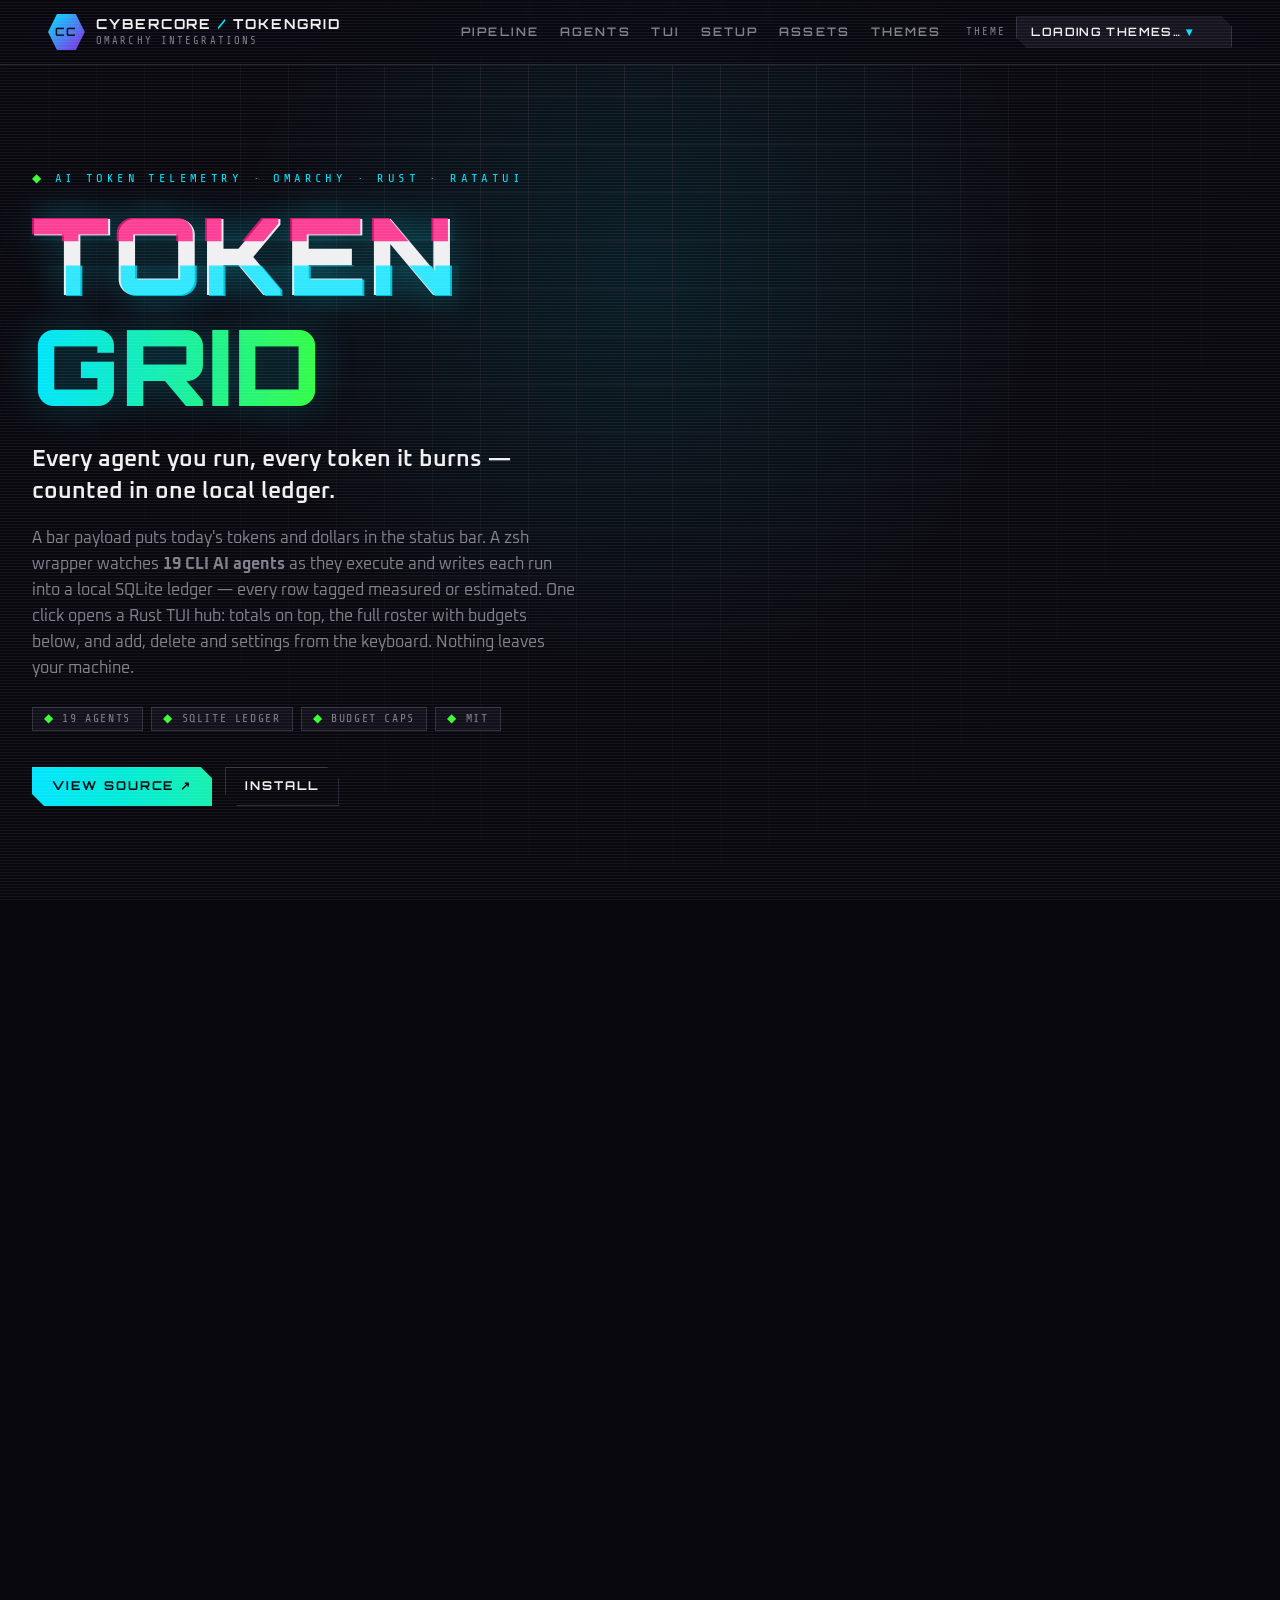
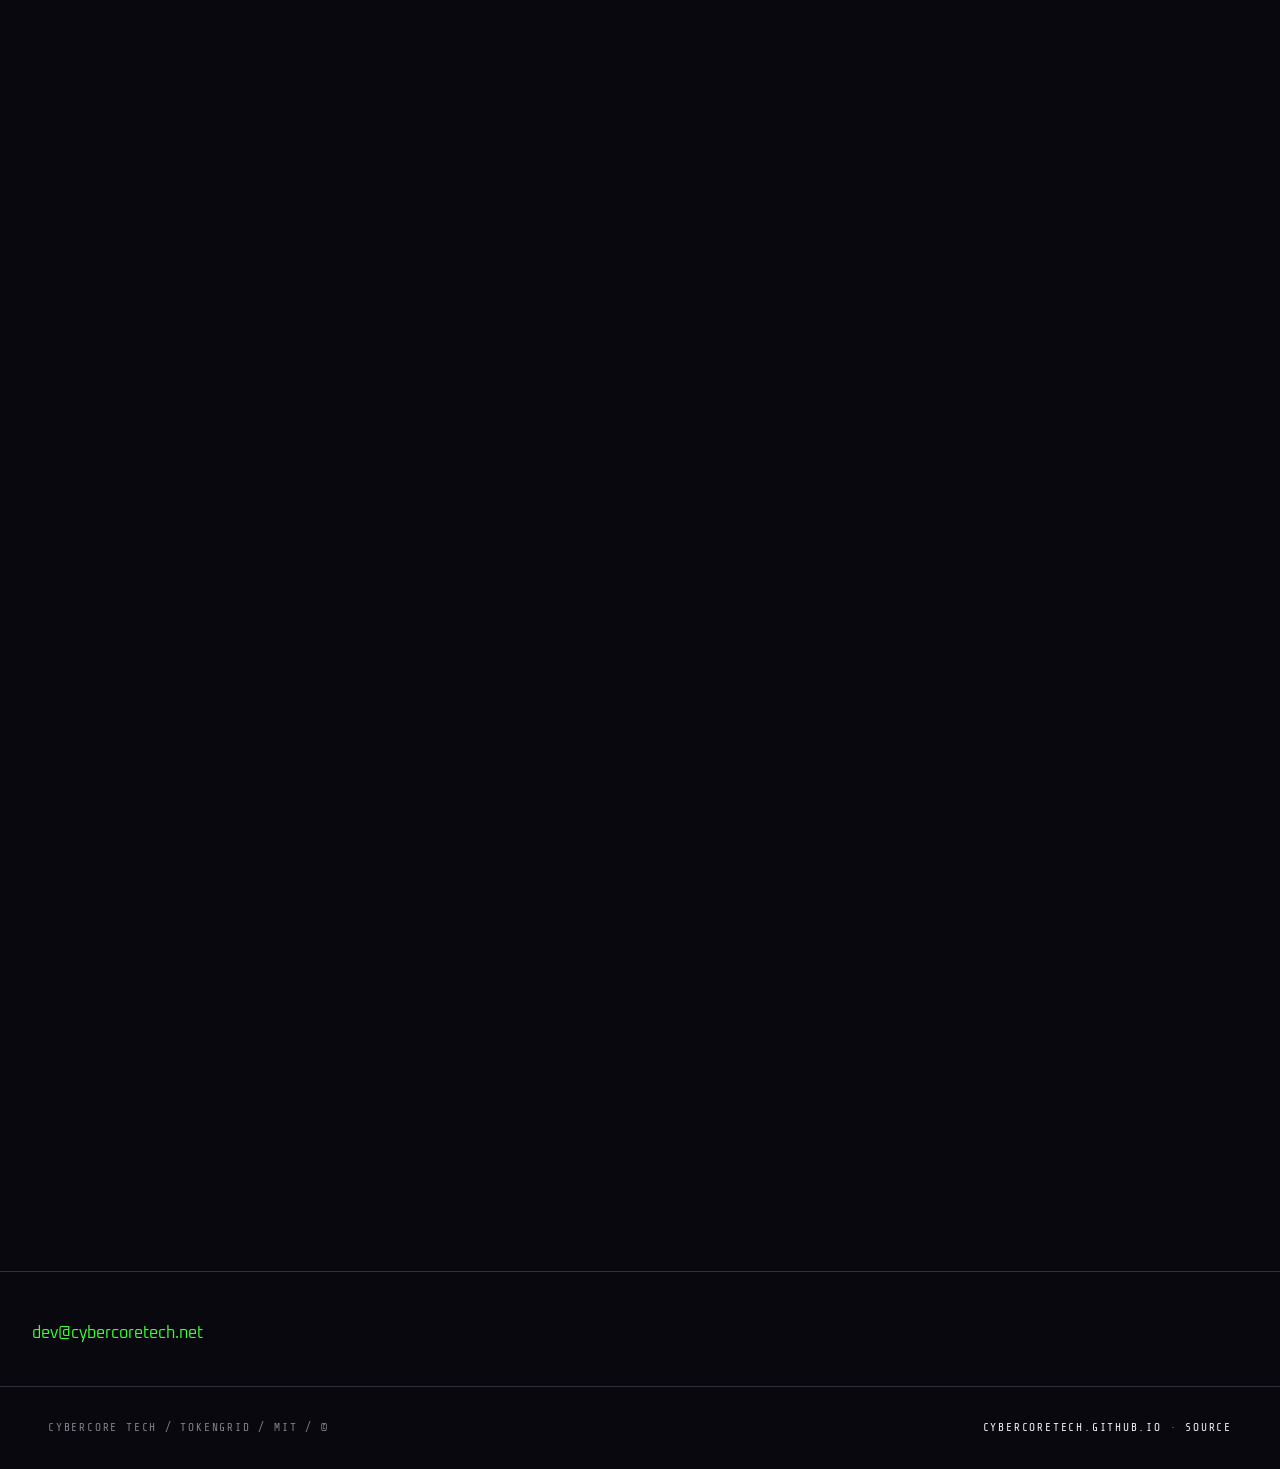
==== commit b38355b8: "docs: refresh TUI copy for interactive hub and telemetry provenance Match PR #1 behavior: interactiv" ====
--- a/docs/index.html
+++ b/docs/index.html
@@ -4,10 +4,10 @@
   <meta charset="utf-8">
   <meta name="viewport" content="width=device-width,initial-scale=1">
   <title>TokenGrid — AI token telemetry for your Omarchy bar</title>
-  <meta name="description" content="TokenGrid: an Omarchy bar widget and Rust TUI that tracks tokens, cost, and budget caps across 19 CLI AI agents — one SQLite ledger, live from the status bar.">
+  <meta name="description" content="TokenGrid: an Omarchy plugin that tracks tokens, cost and budget caps across 19 CLI AI agents — one local SQLite ledger with measured/estimated provenance, surfaced in your status bar and an interactive Rust TUI.">
   <meta name="theme-color" content="#09080f">
   <meta property="og:title" content="TokenGrid — AI token telemetry for Omarchy">
-  <meta property="og:description" content="19 CLI AI agents, one SQLite ledger: live token counts, cost, and budget caps from the Omarchy status bar.">
+  <meta property="og:description" content="19 CLI AI agents, one local SQLite ledger: token counts, cost and budget caps — provenance-tagged, live in the Omarchy bar and a keyboard-driven Rust TUI.">
   <meta property="og:image" content="https://cybercoretech.github.io/tokengrid/assets/img/social-card.png">
   <meta property="og:url" content="https://cybercoretech.github.io/tokengrid/">
   <meta name="twitter:card" content="summary_large_image">
@@ -62,8 +62,8 @@
       <div>
         <p class="eyebrow">AI token telemetry · Omarchy · Rust · ratatui</p>
         <h1><span class="glitch" data-text="TOKEN">TOKEN</span><br><em>GRID</em></h1>
-        <p class="tagline">Every agent you run, every token it burns — counted from the status bar.</p>
-        <p class="lede">A QML bar widget shows today's tokens and dollars. A zsh wrapper watches <b>19 CLI AI agents</b> as they execute and writes each run into a local SQLite ledger. A Rust TUI opens from the bar and lays the ledger bare: totals on top, the last 50 requests below, budget caps in plain numbers. Nothing leaves your machine.</p>
+        <p class="tagline">Every agent you run, every token it burns — counted in one local ledger.</p>
+        <p class="lede">A bar payload puts today's tokens and dollars in the status bar. A zsh wrapper watches <b>19 CLI AI agents</b> as they execute and writes each run into a local SQLite ledger — every row tagged measured or estimated. One click opens a Rust TUI hub: totals on top, the full roster with budgets below, and add, delete and settings from the keyboard. Nothing leaves your machine.</p>
         <div class="chips"><span class="chip"><b>◆</b> 19 AGENTS</span><span class="chip"><b>◆</b> SQLITE LEDGER</span><span class="chip"><b>◆</b> BUDGET CAPS</span><span class="chip"><b>◆</b> MIT</span></div>
         <div class="cta"><a class="btn" href="https://github.com/cybercoretech/tokengrid">VIEW SOURCE ↗</a><a class="btn ghost" href="#setup">INSTALL</a></div>
       </div>
@@ -88,9 +88,9 @@
       <div class="section-head reveal"><div><p class="eyebrow">01 / Pipeline</p><h2>One run,<br><em>one record.</em></h2></div><p>No proxy, no cloud, no API key. Your alias runs the agent, the wrapper times it, the daemon writes the row, and both surfaces read the same file. Five hops, all local.</p></div>
       <div class="pipeline reveal">
         <div class="step"><h3>ALIAS</h3><p><code>config/tokengrid_aliases.zsh</code> wraps all 19 agent commands in your shell.</p></div>
-        <div class="step"><h3>WRAPPER</h3><p><code>bin/agent_wrapper.sh</code> executes the agent and measures wall-clock duration.</p></div>
-        <div class="step"><h3>DAEMON</h3><p><code>bin/tokengrid_daemon.py</code> logs agent, model, tokens and cost.</p></div>
-        <div class="step"><h3>LEDGER</h3><p><code>data/tokengrid.db</code> — SQLite <code>token_usage</code> + <code>agents</code> tables.</p></div>
+        <div class="step"><h3>WRAPPER</h3><p><code>bin/agent_wrapper.sh</code> executes the agent, times it, and writes an estimated baseline row.</p></div>
+        <div class="step"><h3>DAEMON</h3><p><code>bin/tokengrid_daemon.py</code> logs agent, model, tokens and cost with a provenance tag.</p></div>
+        <div class="step"><h3>LEDGER</h3><p><code>data/tokengrid.db</code> — SQLite <code>token_usage</code> (<code>measurement_type</code>) + <code>agents</code>; path overridable via <code>TOKENGRID_DB_PATH</code>.</p></div>
         <div class="step"><h3>SURFACE</h3><p>Bar payload and Rust TUI render the same rows, instantly.</p></div>
       </div>
       <div class="stats reveal">
@@ -108,25 +108,25 @@
       </div>
       <div class="grid g3" style="margin-top:1.6rem">
         <div class="card c-acid reveal"><span class="num">◆ PRE-SEEDED</span><h3>THE ROSTER</h3><p><code>INITIAL_AGENTS</code> inserts every wrapper on first run with <code>INSERT OR IGNORE</code> — rerun it as often as you like, nothing duplicates.</p></div>
-        <div class="card c-pink reveal"><span class="num">◆ PER AGENT</span><h3>BUDGET CAPS</h3><p>Every agent carries <code>budget_limit REAL DEFAULT 10.0</code>. Push a cap, and the tile turns red on the bar long before your card does.</p></div>
+        <div class="card c-pink reveal"><span class="num">◆ PER AGENT</span><h3>BUDGET CAPS</h3><p>Every agent carries <code>budget_limit REAL DEFAULT 10.0</code>. The table keeps every cap beside today's burn — you see the gap long before the invoice does.</p></div>
         <div class="card c-cyan reveal"><span class="num">◆ SIDE CHANNEL</span><h3>SYSTEM METRICS</h3><p><code>metrics-collector.py</code> samples CPU, memory, disk and network via psutil into daily, weekly and monthly JSON aggregates.</p></div>
       </div>
     </section>
 
     <section class="wrap section" id="tui">
-      <div class="section-head reveal"><div><p class="eyebrow">03 / The TUI</p><h2>Totals first,<br><em>rows after.</em></h2></div><p>Click the bar icon and Ghostty opens the compiled binary in a precision-floated window. The summary block answers the only question that matters — tokens and dollars today — then the last 50 requests, newest first.</p></div>
+      <div class="section-head reveal"><div><p class="eyebrow">03 / The TUI</p><h2>Totals first,<br><em>rows after.</em></h2></div><p>Click the bar icon and Ghostty opens the compiled binary in a precision-floated window. Today's totals sit on top; underneath, the whole roster — model, budget, today's burn — and vim keys take you everywhere else in the hub.</p></div>
       <div class="rules">
-        <ul class="list reveal"><li><b>Summary overview</b> — total tokens, total cost, active agents, one line.</li><li><b>Last 50 rows</b> — timestamp, agent, model, tokens, cost, straight from SQLite.</li><li><b>24-hour history</b> — the table block is titled for the day, not an all-time fog.</li><li><b>Draw and exit</b> — renders once, holds eight seconds, closes clean. No orphaned process.</li></ul>
+        <ul class="list reveal"><li><b>Daily overview</b> — today's measured tokens, total cost and monitored agents, one bordered line.</li><li><b>Agent table</b> — name, model, budget, tokens and cost today; <code>j/k</code> to move, Enter to open.</li><li><b>Drill-down</b> — per-agent today and 7-day totals plus the last eight runs, each row tagged measured or estimated.</li><li><b>Full control</b> — add an agent, delete one by typing its name, or open settings for the DB path, the $50 daily cap and webhook — no restart.</li></ul>
         <div class="console reveal">
           <div class="console-head"><span>● ● ● &nbsp; tokengrid-tui</span><strong>BAR FEED</strong></div>
-          <pre class="term" data-type><span><span class="t-prompt">❯</span> tokengrid_daemon.py</span><span class="t-ok">⚡ 412650 tok | $1.2841</span><span> </span><span><span class="t-prompt">❯</span> tokengrid-tui   <span class="t-dim"># what the bar icon opens</span></span><span class="t-dim">┌ TokenGrid Telemetry Hub - Detailed Metrics ┐</span><span class="t-dim">│ TOTALS -&gt; Tokens: 412650 | Cost: $1.2841  │</span><span class="t-prompt">│ TIMESTAMP  AGENT   MODEL   TOKENS   COST   │</span><span class="t-dim">└ Agent Usage History (Last 24 Hours) ┘</span></pre>
+          <pre class="term" data-type><span><span class="t-prompt">❯</span> tokengrid_daemon.py</span><span class="t-ok">Measured: 412650 tok | $1.2841</span><span class="t-dim">Estimated: 96450 tok | $0.0060</span><span><span class="t-prompt">❯</span> tokengrid-tui   <span class="t-dim"># what the bar icon opens</span></span><span class="t-dim">┌ TokenGrid Telemetry Hub -------------------┐</span><span class="t-prompt">│ Today's Total Tokens: 412650               │</span><span class="t-prompt">│ Total Cost: $1.2841 · Monitored Agents: 19 │</span><span class="t-dim">│ AGENT   MODEL    BUDGET   TOKENS TODAY     │</span><span class="t-dim">└ j/k · Enter · a · d · s · q · esc → back   ┘</span></pre>
         </div>
       </div>
       <div class="grid g4" style="margin-top:1.4rem">
-        <div class="card c-acid reveal"><span class="num">01</span><h3>SUMMARY LINE</h3><p>Tokens and cost for today, computed on read.</p></div>
-        <div class="card c-cyan reveal"><span class="num">02</span><h3>LAST 50 ROWS</h3><p>Newest requests first, five columns wide.</p></div>
-        <div class="card c-pink reveal"><span class="num">03</span><h3>24H HISTORY</h3><p>The day's full agent usage block.</p></div>
-        <div class="card c-orange reveal"><span class="num">04</span><h3>CLEAN EXIT</h3><p>Eight seconds on screen, then gone.</p></div>
+        <div class="card c-acid reveal"><span class="num">01</span><h3>DAILY OVERVIEW</h3><p>Measured tokens, cost and agent count for today.</p></div>
+        <div class="card c-cyan reveal"><span class="num">02</span><h3>AGENT TABLE</h3><p>Model, budget and today's burn — j/k to move.</p></div>
+        <div class="card c-pink reveal"><span class="num">03</span><h3>DRILL-DOWN</h3><p>Today and 7-day totals plus a provenance-tagged log.</p></div>
+        <div class="card c-orange reveal"><span class="num">04</span><h3>FULL CONTROL</h3><p>Add, delete and settings — no restart, no second window.</p></div>
       </div>
     </section>
 
@@ -139,6 +139,7 @@
 cd ~/.config/omarchy/plugins/io.github.cybercoretech.tokengrid
 
 ./bin/build_tui.sh          <span class="c"># cargo build --release -&gt; bin/tokengrid-tui</span>
+./bin/build_tui.sh --install <span class="c"># same, plus copy it into the plugin dir</span>
 
 <span class="c"># register the bar widget + window rule</span>
 omarchy-shell shell rescanPlugins
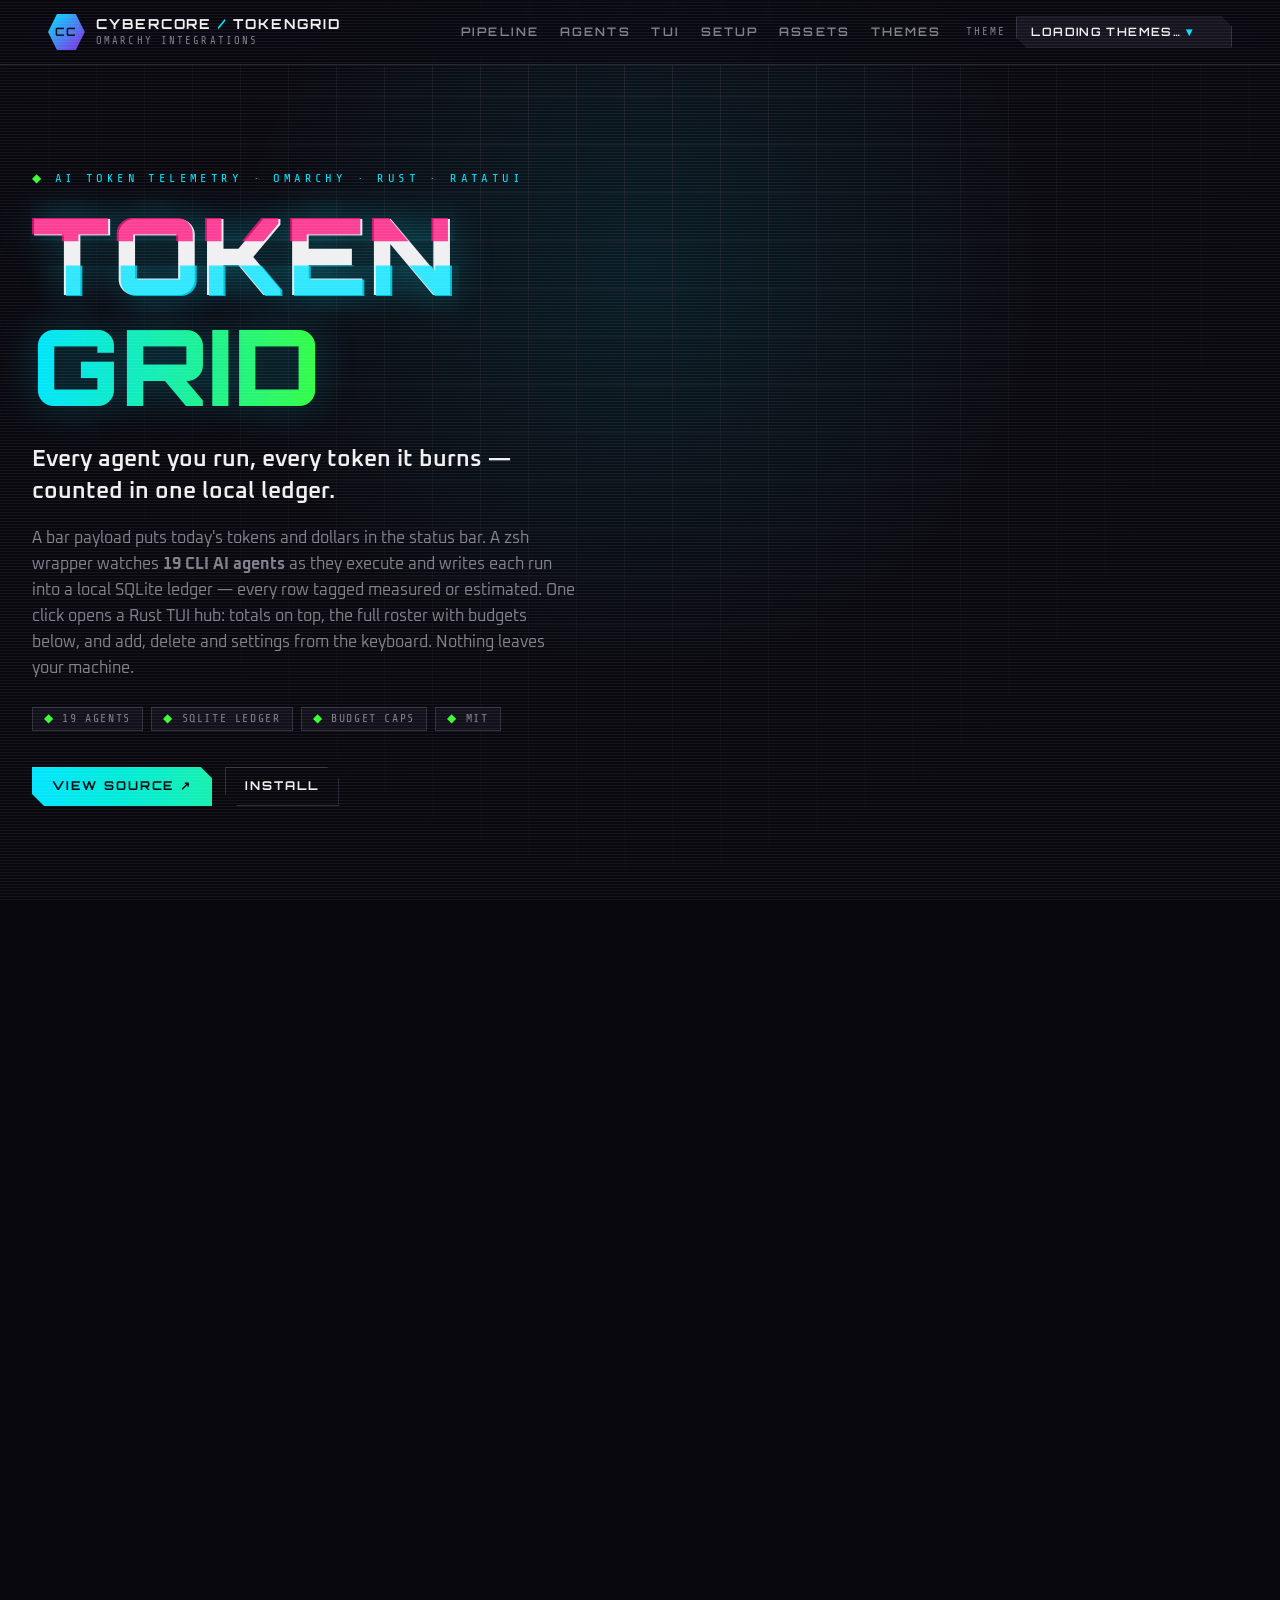
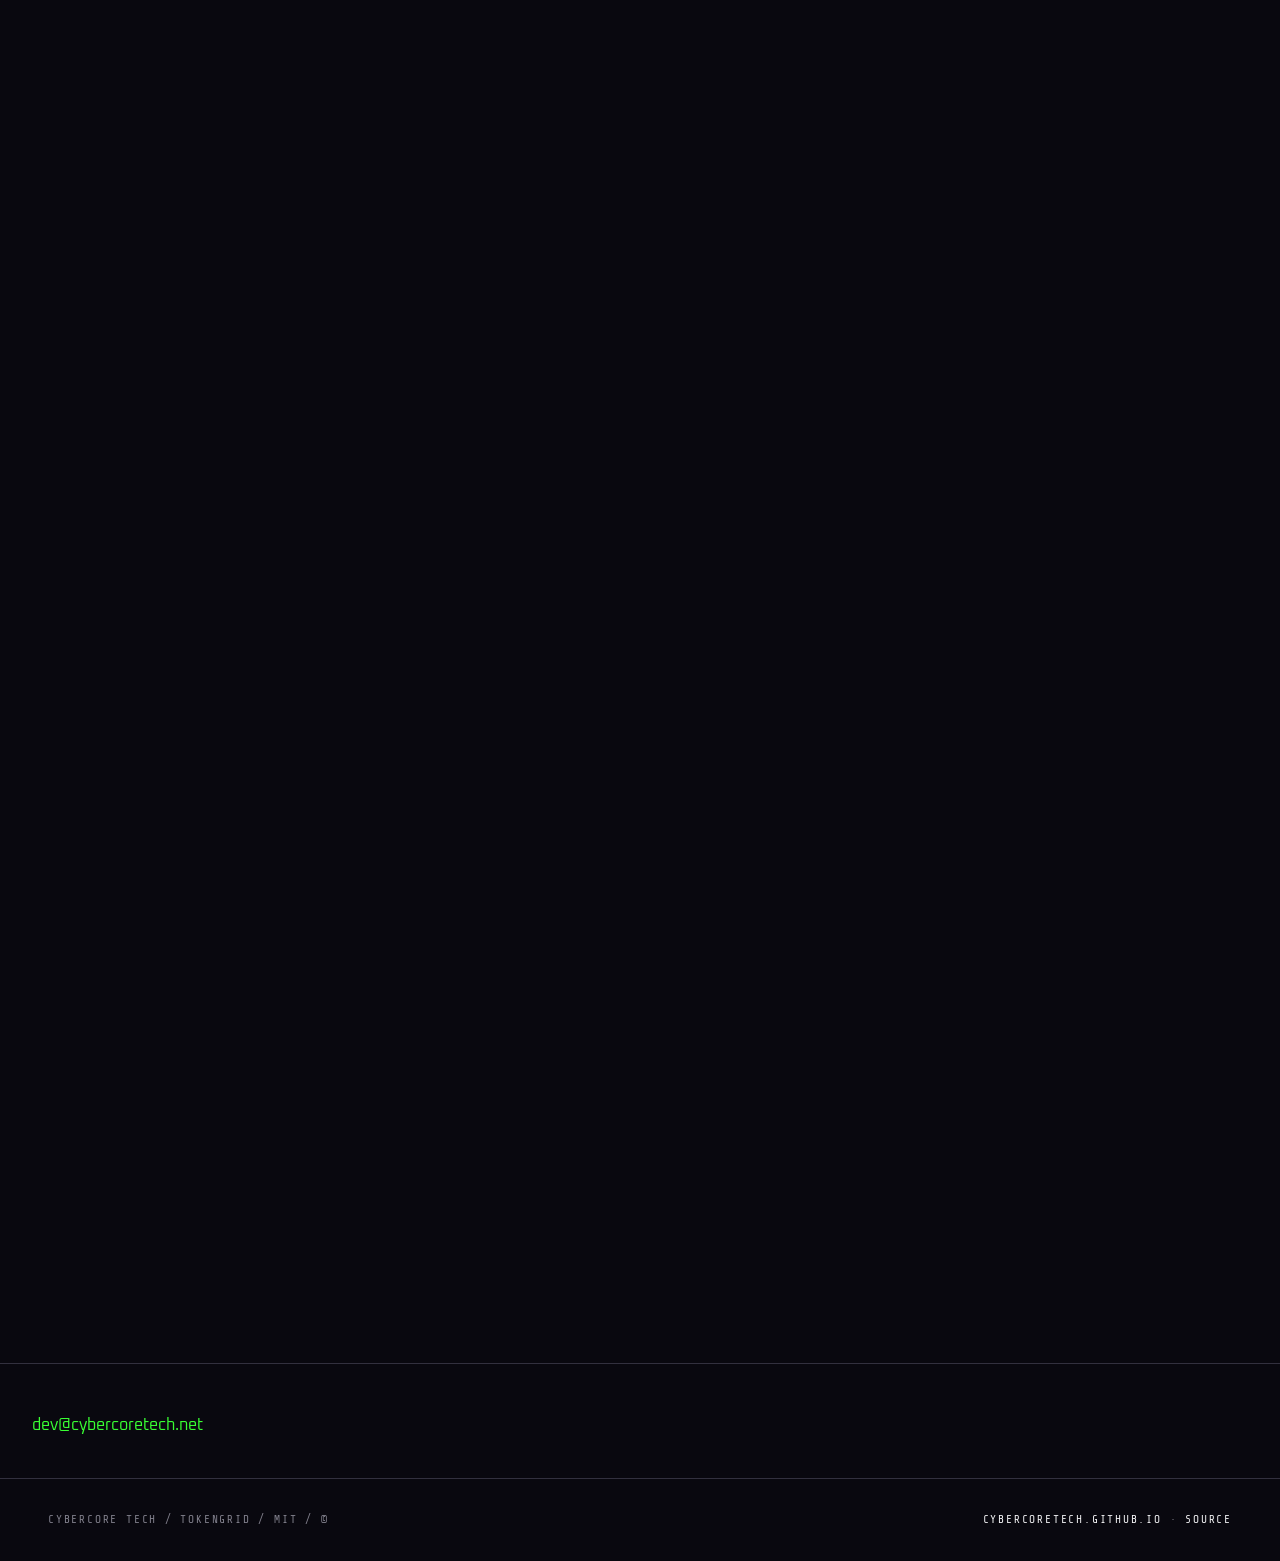
==== commit ac6d7d3e: "fix: move runtime DB out of the plugin dir — stops bar reload on TUI open Opening the TUI reloaded t" ====
--- a/docs/index.html
+++ b/docs/index.html
@@ -90,7 +90,7 @@
         <div class="step"><h3>ALIAS</h3><p><code>config/tokengrid_aliases.zsh</code> wraps all 19 agent commands in your shell.</p></div>
         <div class="step"><h3>WRAPPER</h3><p><code>bin/agent_wrapper.sh</code> executes the agent, times it, and writes an estimated baseline row.</p></div>
         <div class="step"><h3>DAEMON</h3><p><code>bin/tokengrid_daemon.py</code> logs agent, model, tokens and cost with a provenance tag.</p></div>
-        <div class="step"><h3>LEDGER</h3><p><code>data/tokengrid.db</code> — SQLite <code>token_usage</code> (<code>measurement_type</code>) + <code>agents</code>; path overridable via <code>TOKENGRID_DB_PATH</code>.</p></div>
+        <div class="step"><h3>LEDGER</h3><p><code>~/.local/share/omarchy/tokengrid/tokengrid.db</code> — SQLite <code>token_usage</code> (<code>measurement_type</code>) + <code>agents</code>; kept outside the plugin dir so the shell's bar hot-reload never fires on writes, and the old plugin-dir database is adopted on first run; overridable via <code>TOKENGRID_DB_PATH</code>.</p></div>
         <div class="step"><h3>SURFACE</h3><p>Bar payload and Rust TUI render the same rows, instantly.</p></div>
       </div>
       <div class="stats reveal">
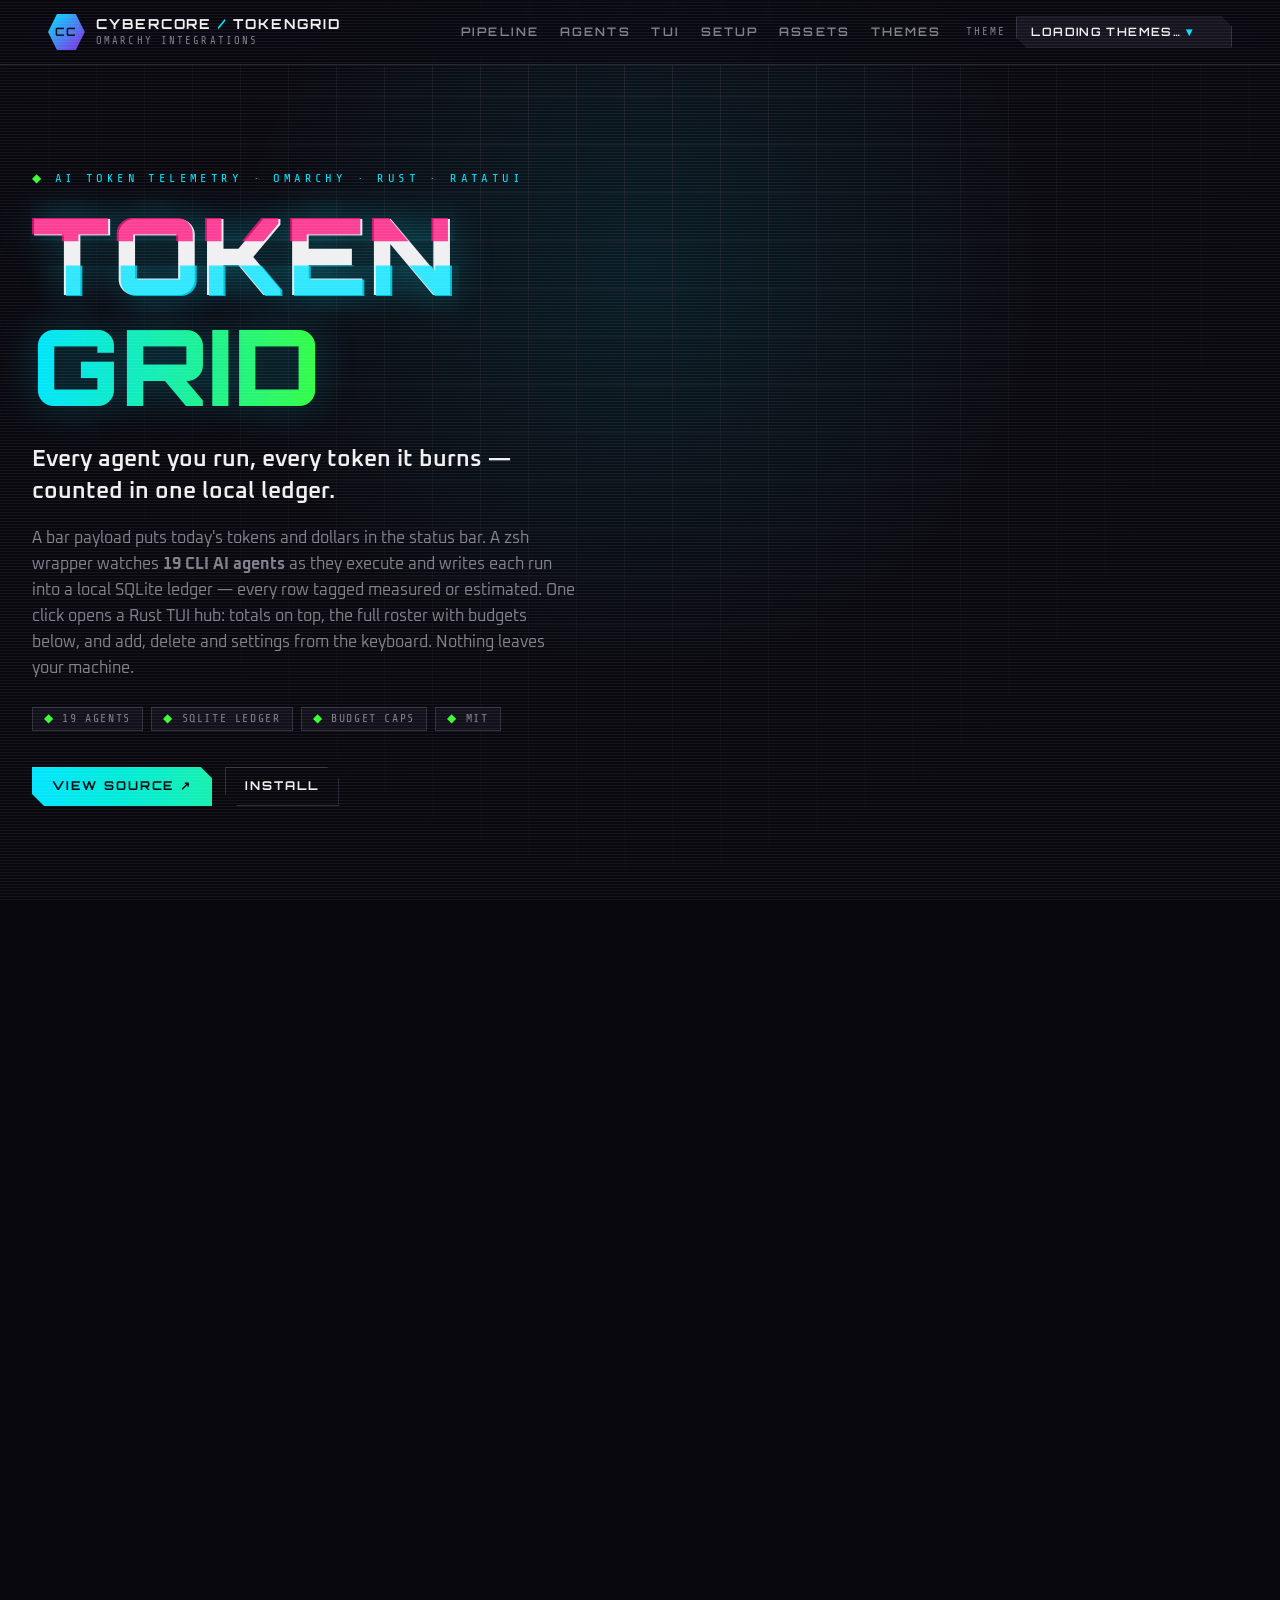
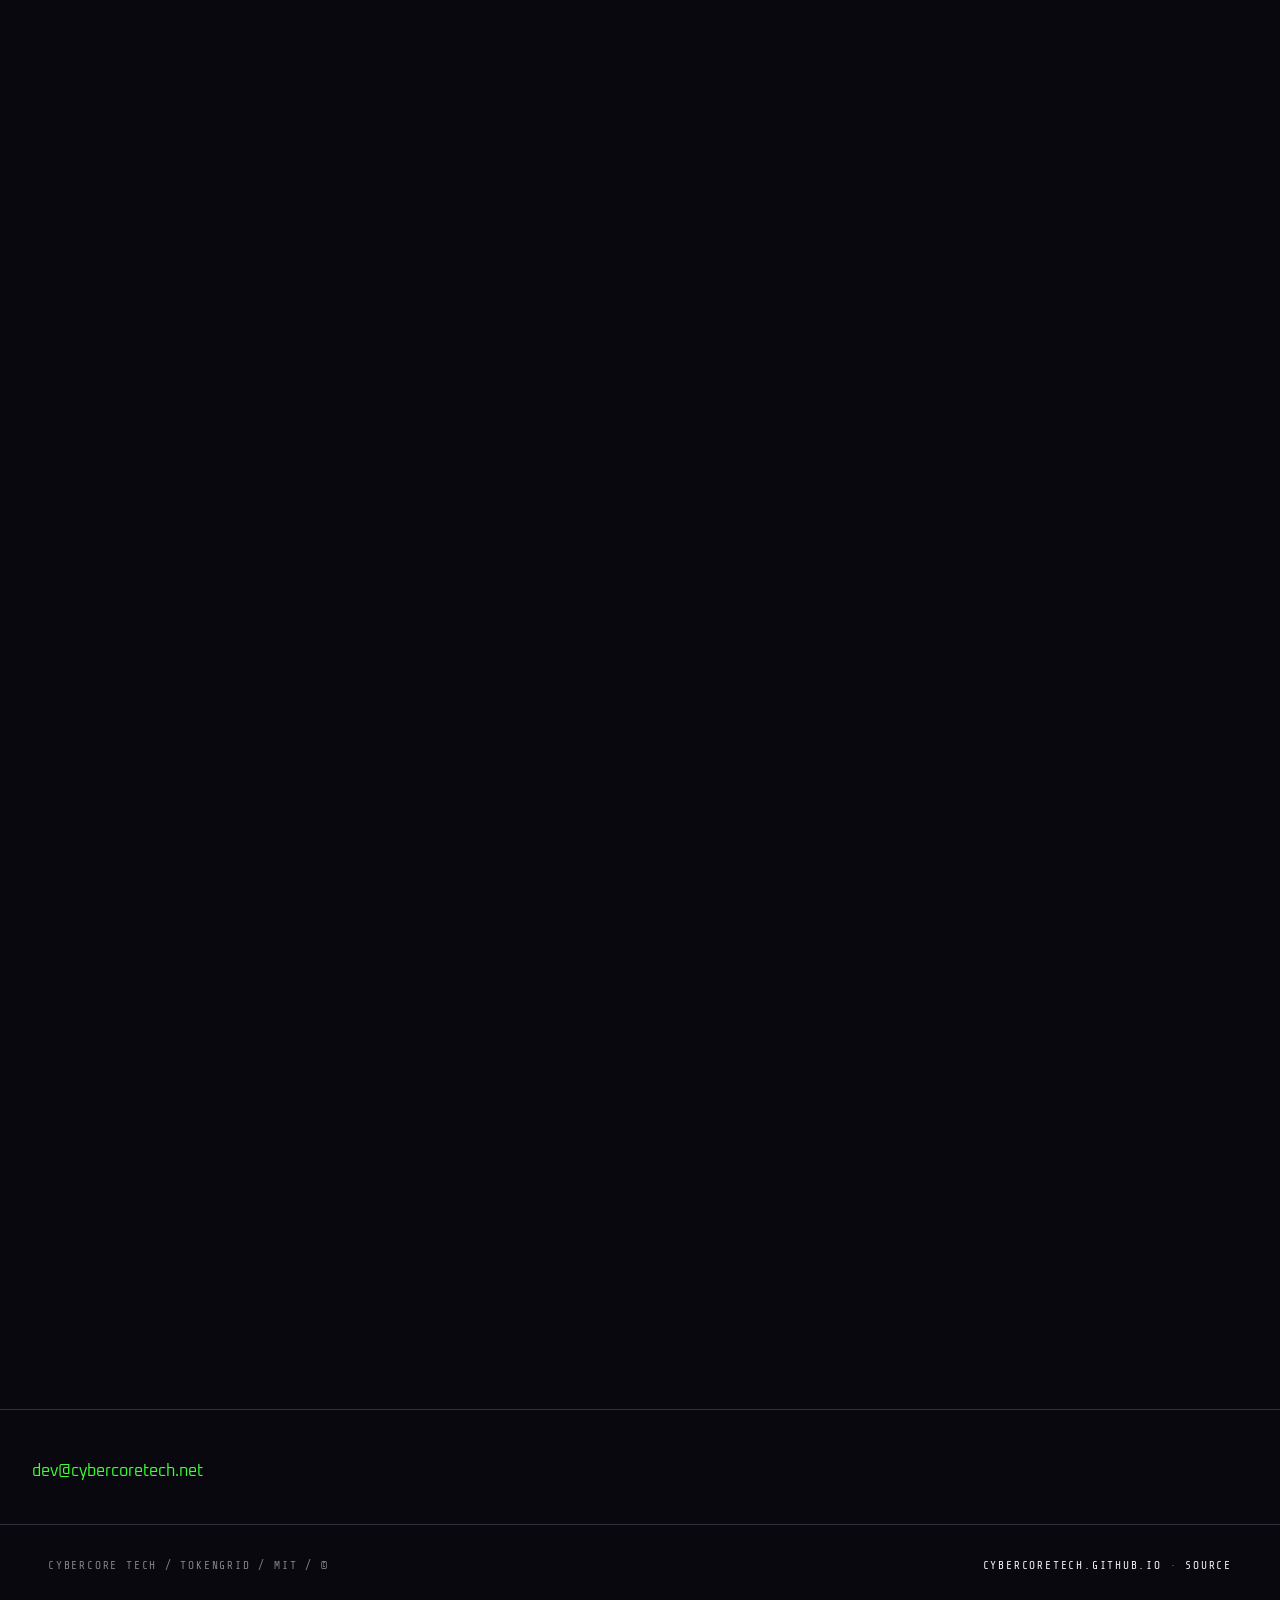
==== commit e9b26622: "feat(tui): harvest opencode's session ledger as measured rows on open The measured provenance had no" ====
--- a/docs/index.html
+++ b/docs/index.html
@@ -85,11 +85,12 @@
     </section>
 
     <section class="wrap section" id="pipeline">
-      <div class="section-head reveal"><div><p class="eyebrow">01 / Pipeline</p><h2>One run,<br><em>one record.</em></h2></div><p>No proxy, no cloud, no API key. Your alias runs the agent, the wrapper times it, the daemon writes the row, and both surfaces read the same file. Five hops, all local.</p></div>
+      <div class="section-head reveal"><div><p class="eyebrow">01 / Pipeline</p><h2>One run,<br><em>one record.</em></h2></div><p>No proxy, no cloud, no API key. Your alias runs the agent, the wrapper times it, the daemon writes the row, and both surfaces read the same file. Six hops, all local.</p></div>
       <div class="pipeline reveal">
         <div class="step"><h3>ALIAS</h3><p><code>config/tokengrid_aliases.zsh</code> wraps all 19 agent commands in your shell.</p></div>
         <div class="step"><h3>WRAPPER</h3><p><code>bin/agent_wrapper.sh</code> executes the agent, times it, and writes an estimated baseline row.</p></div>
         <div class="step"><h3>DAEMON</h3><p><code>bin/tokengrid_daemon.py</code> logs agent, model, tokens and cost with a provenance tag.</p></div>
+        <div class="step"><h3>HARVEST</h3><p>On every TUI open the hub syncs opencode's own session ledger — <code>~/.local/share/opencode/opencode.db</code>, read-only — into exact <code>measured</code> rows, deduped by a per-session cursor so no token is counted twice.</p></div>
         <div class="step"><h3>LEDGER</h3><p><code>~/.local/share/omarchy/tokengrid/tokengrid.db</code> — SQLite <code>token_usage</code> (<code>measurement_type</code>) + <code>agents</code>; kept outside the plugin dir so the shell's bar hot-reload never fires on writes, and the old plugin-dir database is adopted on first run; overridable via <code>TOKENGRID_DB_PATH</code>.</p></div>
         <div class="step"><h3>SURFACE</h3><p>Bar payload and Rust TUI render the same rows, instantly.</p></div>
       </div>
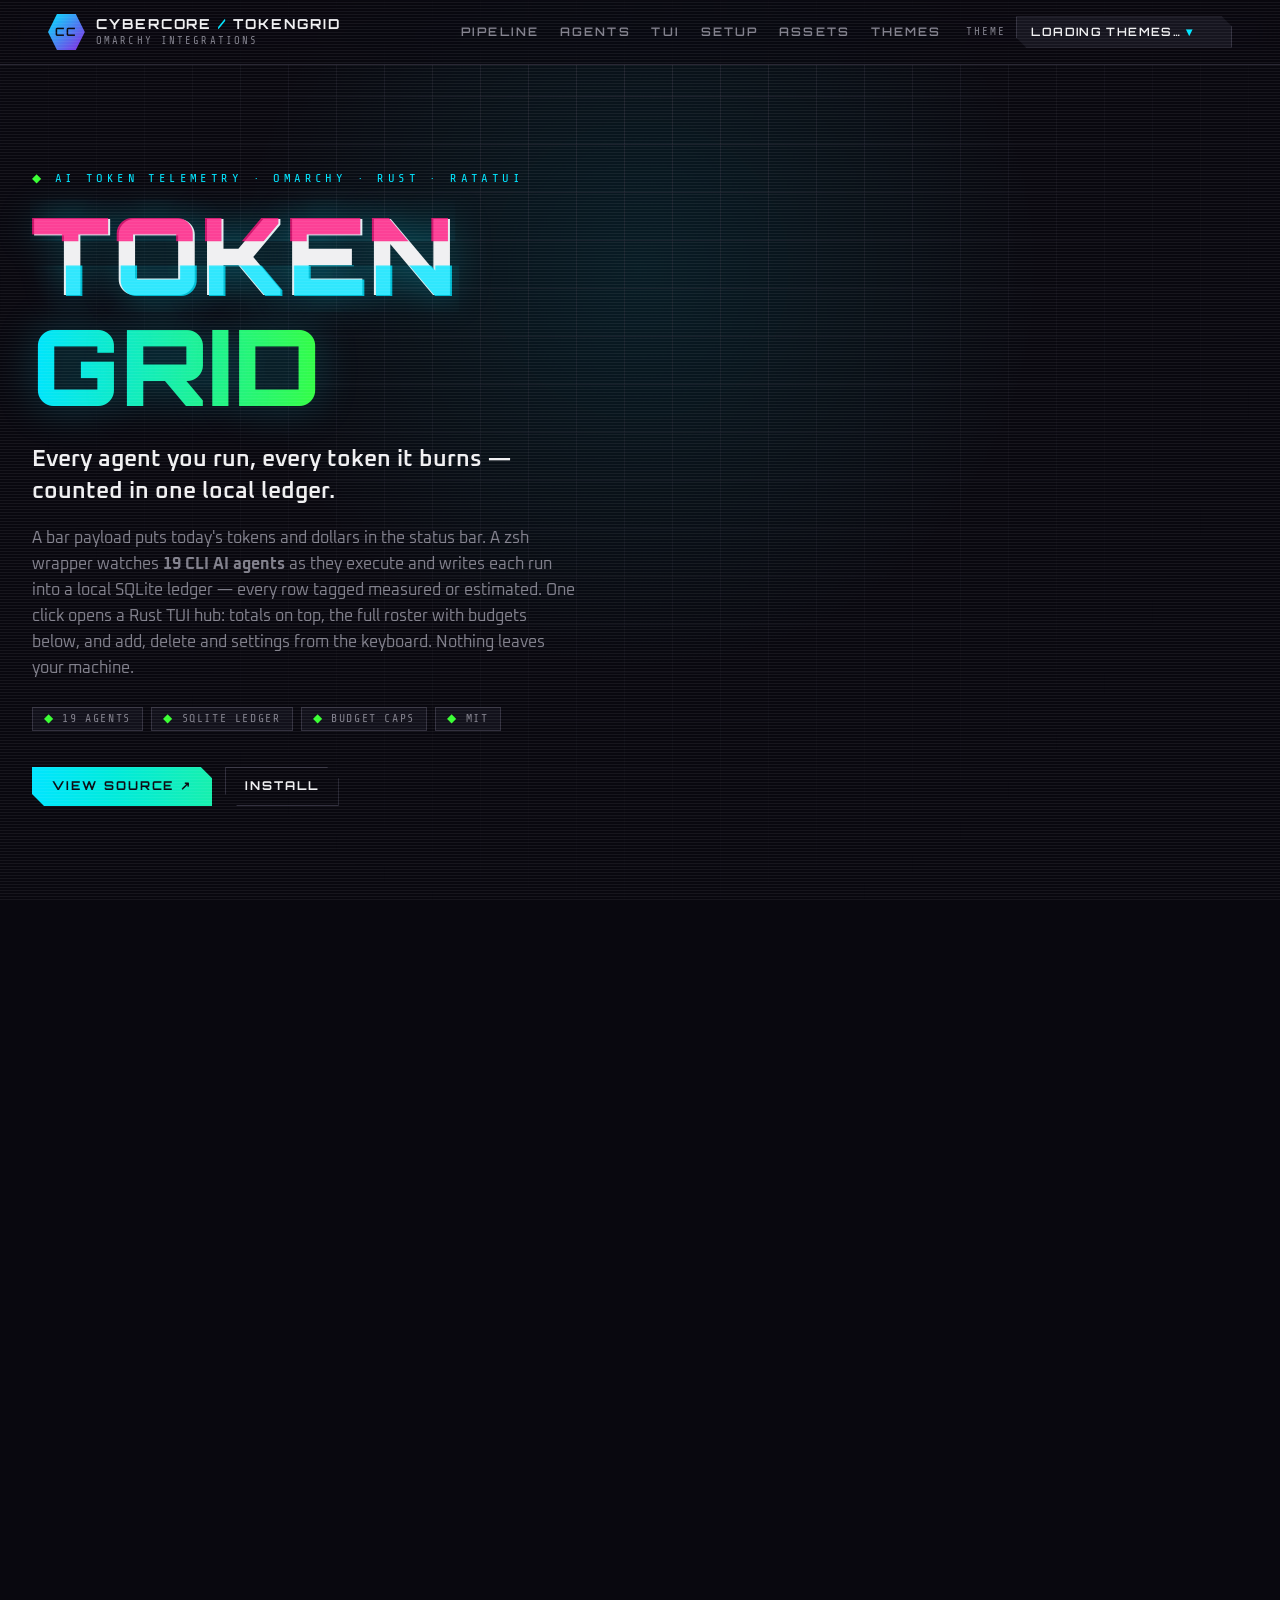
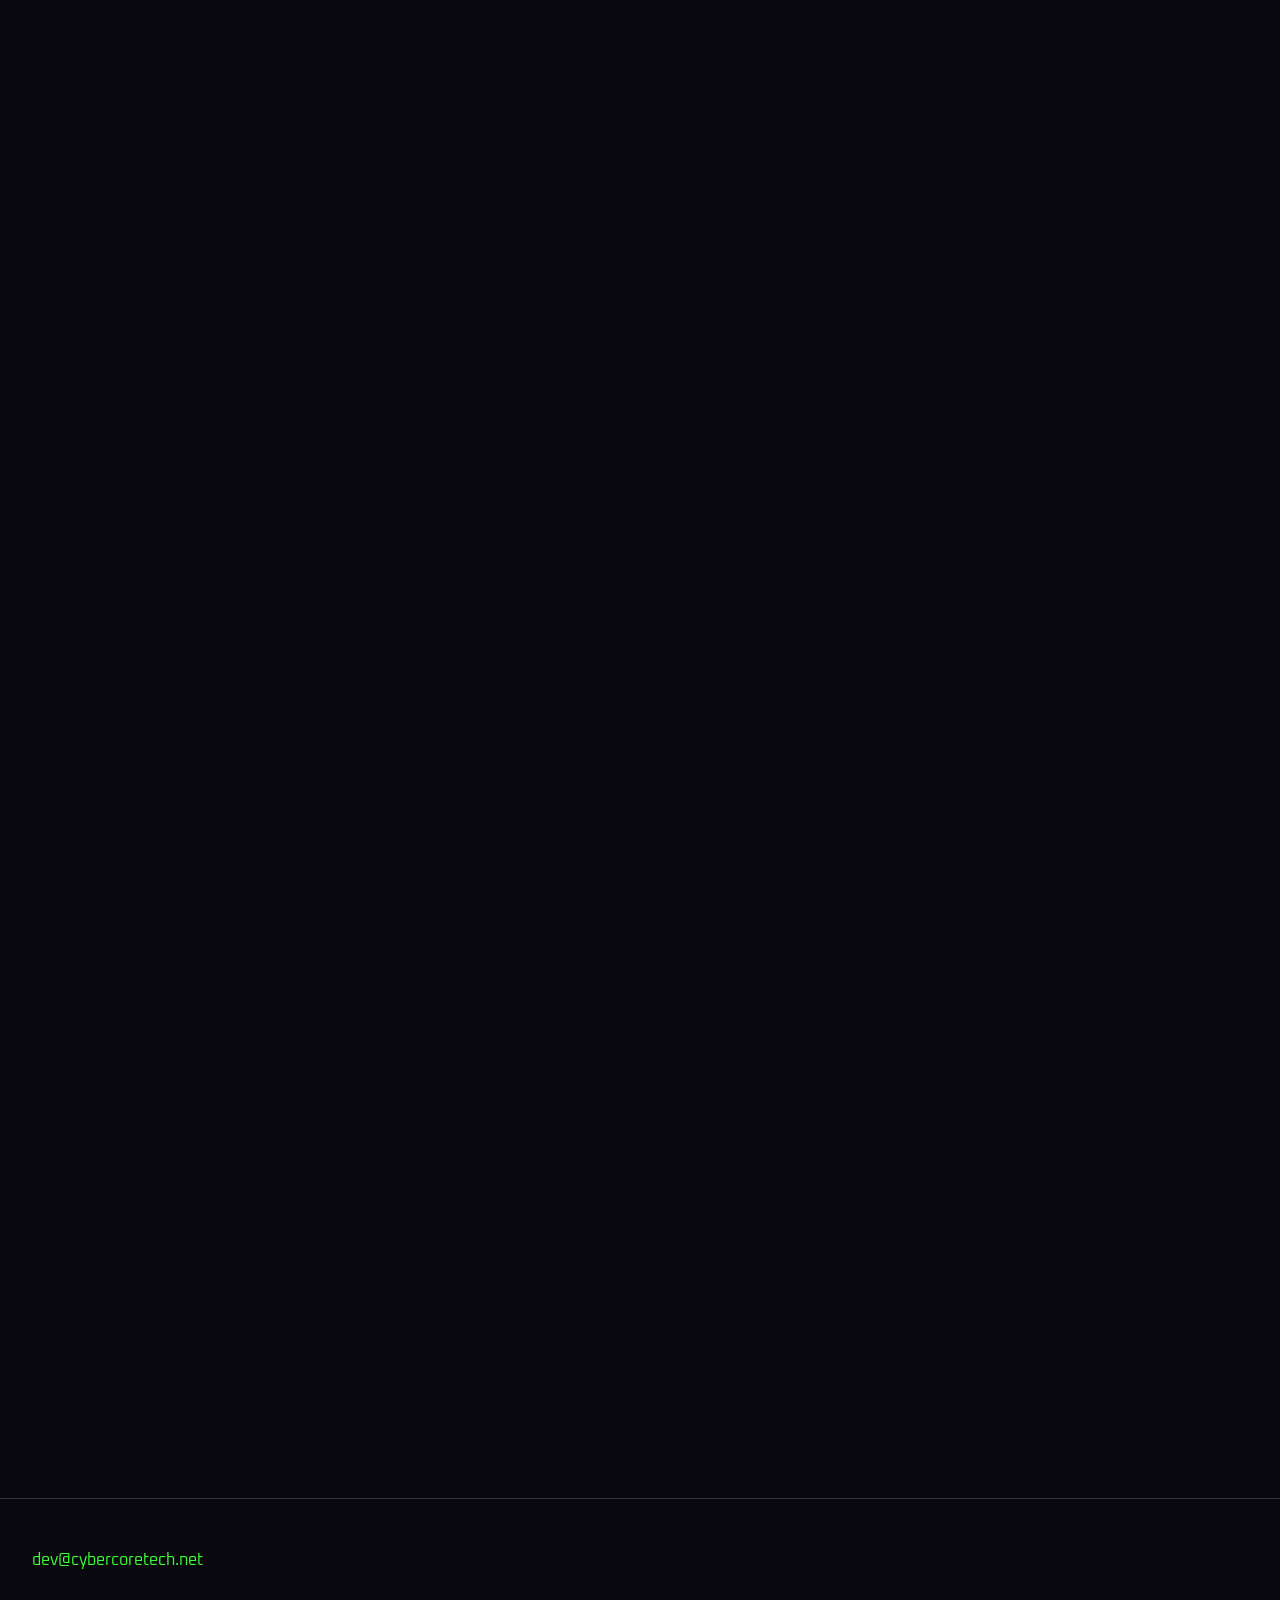
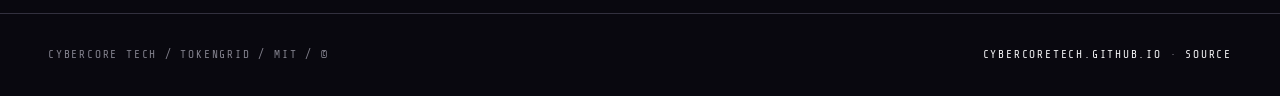
==== commit b373c5ee: "feat(tui): limits screen — daily/weekly token-cap gauges with reset countdowns Press 'l' from the hu" ====
--- a/docs/index.html
+++ b/docs/index.html
@@ -117,7 +117,7 @@
     <section class="wrap section" id="tui">
       <div class="section-head reveal"><div><p class="eyebrow">03 / The TUI</p><h2>Totals first,<br><em>rows after.</em></h2></div><p>Click the bar icon and Ghostty opens the compiled binary in a precision-floated window. Today's totals sit on top; underneath, the whole roster — model, budget, today's burn — and vim keys take you everywhere else in the hub.</p></div>
       <div class="rules">
-        <ul class="list reveal"><li><b>Daily overview</b> — today's measured tokens, total cost and monitored agents, one bordered line.</li><li><b>Agent table</b> — name, model, budget, tokens and cost today; <code>j/k</code> to move, Enter to open.</li><li><b>Drill-down</b> — per-agent today and 7-day totals plus the last eight runs, each row tagged measured or estimated.</li><li><b>Full control</b> — add an agent, delete one by typing its name, or open settings for the DB path, the $50 daily cap and webhook — no restart.</li></ul>
+        <ul class="list reveal"><li><b>Daily overview</b> — today's measured tokens, total cost and monitored agents, one bordered line.</li><li><b>Agent table</b> — name, model, budget, tokens and cost today; <code>j/k</code> to move, Enter to open.</li><li><b>Drill-down</b> — per-agent today and 7-day totals plus the last eight runs, each row tagged measured or estimated.</li><li><b>Full control</b> — add an agent, delete one by typing its name, or open settings for the DB path, the $50 daily cap and webhook — no restart.</li><li><b>Limits</b> — press <code>l</code> for token-cap gauges: daily and weekly token caps per agent (defaults 1M / 7M), each with a countdown to the next reset; <code>-/+</code> and <code>[/]</code> retune the caps live.</li></ul>
         <div class="console reveal">
           <div class="console-head"><span>● ● ● &nbsp; tokengrid-tui</span><strong>BAR FEED</strong></div>
           <pre class="term" data-type><span><span class="t-prompt">❯</span> tokengrid_daemon.py</span><span class="t-ok">Measured: 412650 tok | $1.2841</span><span class="t-dim">Estimated: 96450 tok | $0.0060</span><span><span class="t-prompt">❯</span> tokengrid-tui   <span class="t-dim"># what the bar icon opens</span></span><span class="t-dim">┌ TokenGrid Telemetry Hub -------------------┐</span><span class="t-prompt">│ Today's Total Tokens: 412650               │</span><span class="t-prompt">│ Total Cost: $1.2841 · Monitored Agents: 19 │</span><span class="t-dim">│ AGENT   MODEL    BUDGET   TOKENS TODAY     │</span><span class="t-dim">└ j/k · Enter · a · d · s · q · esc → back   ┘</span></pre>
